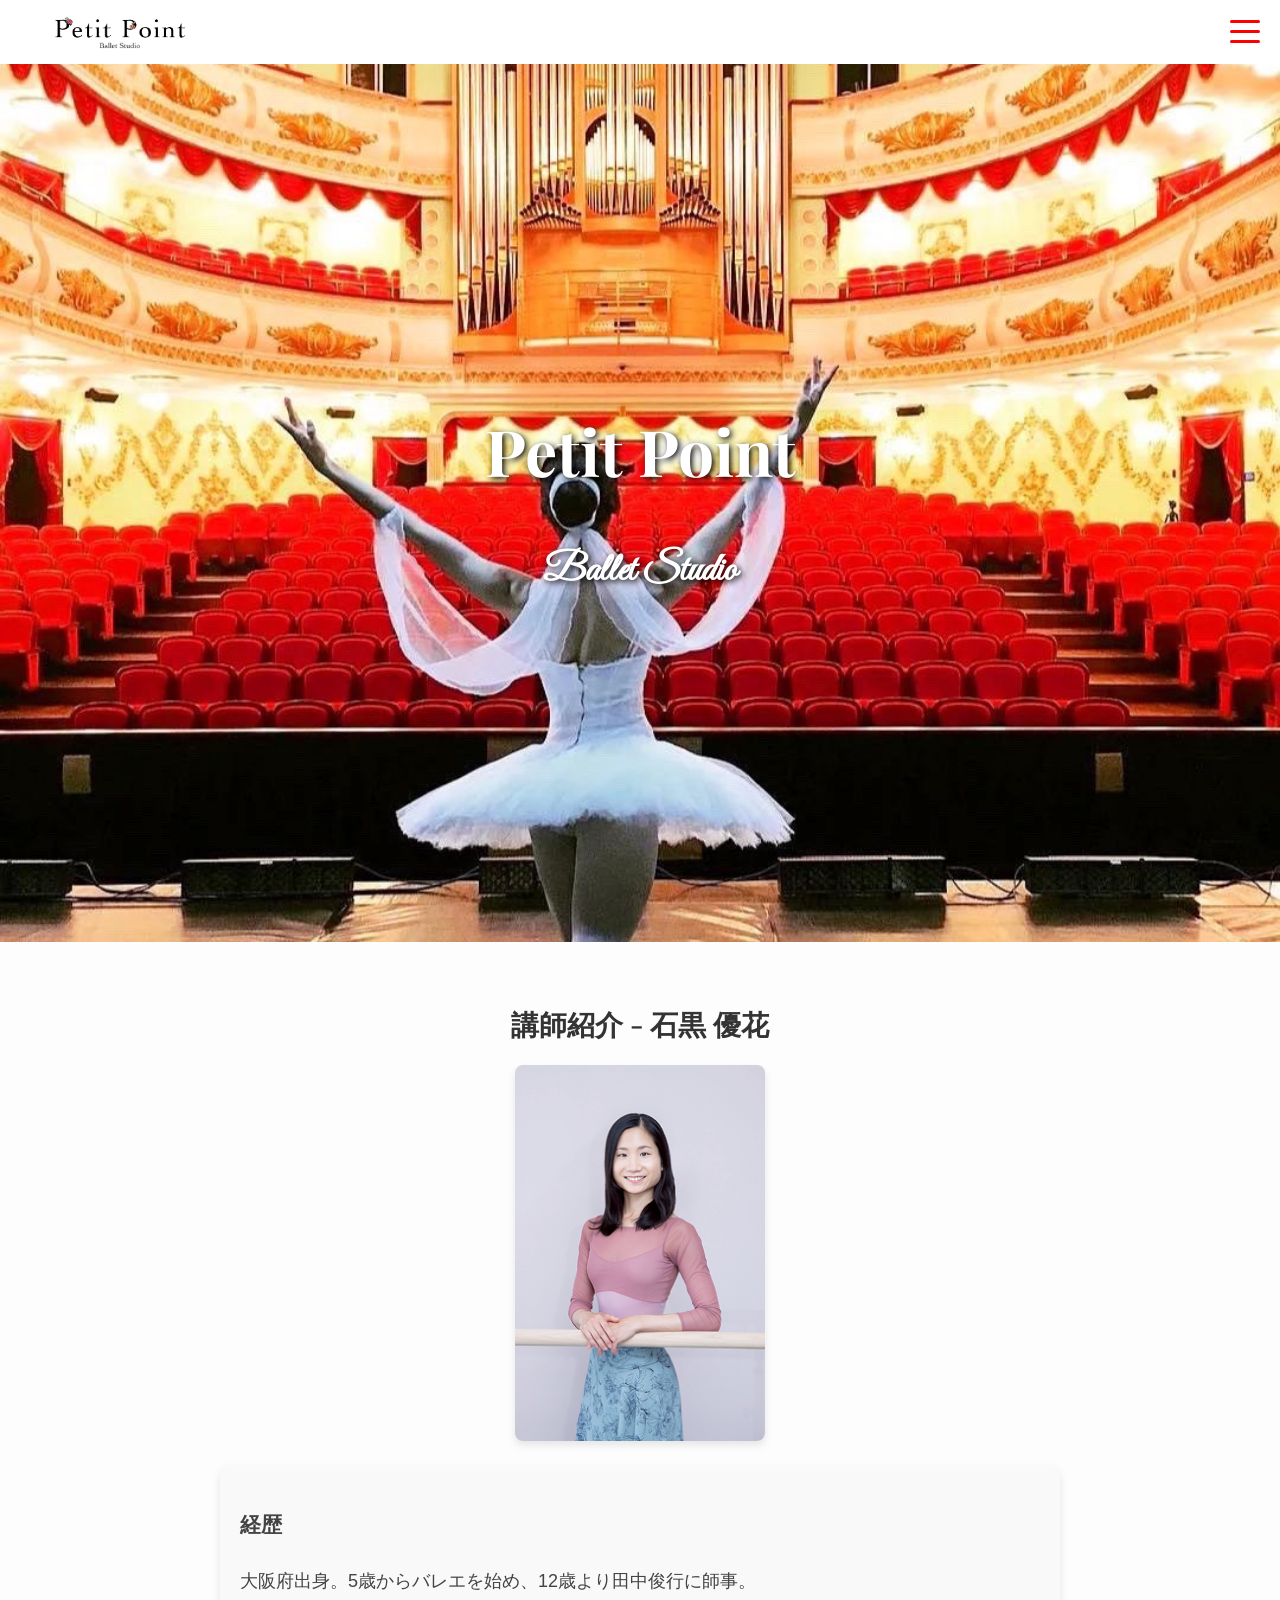
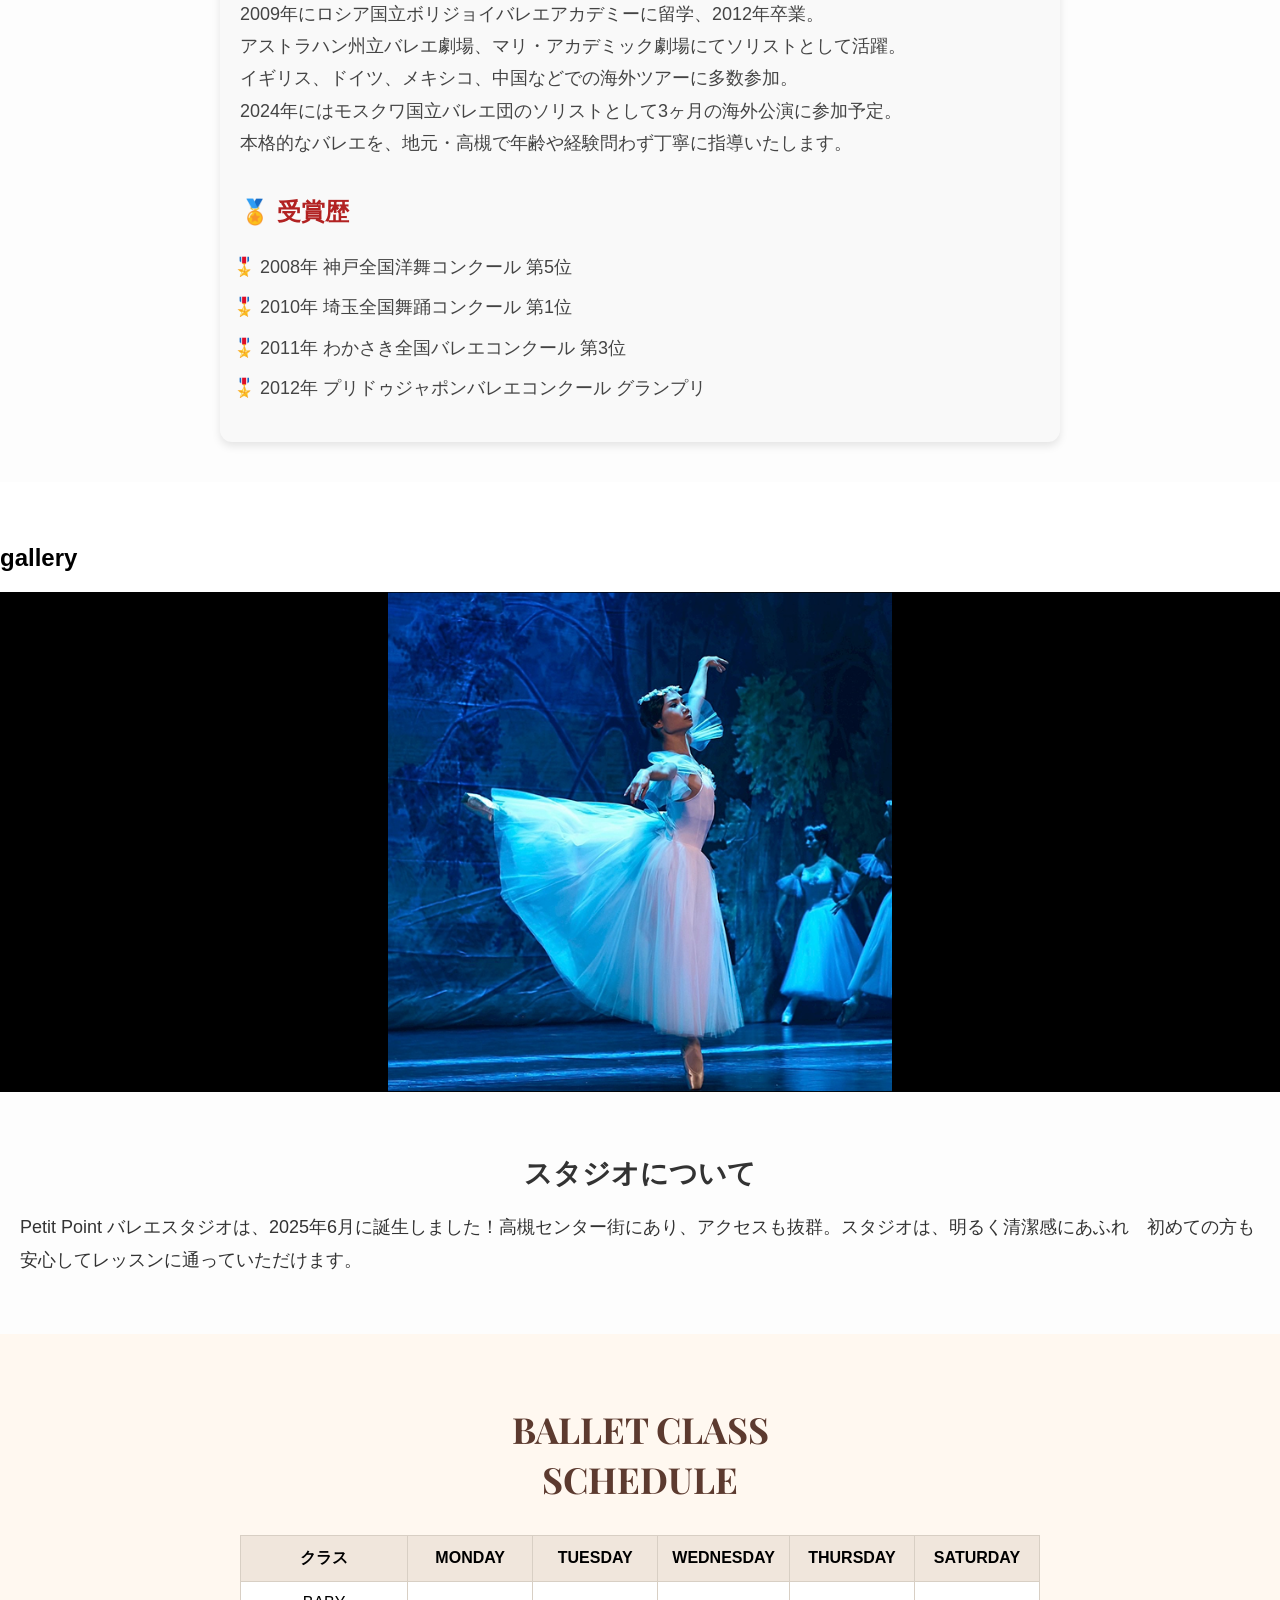
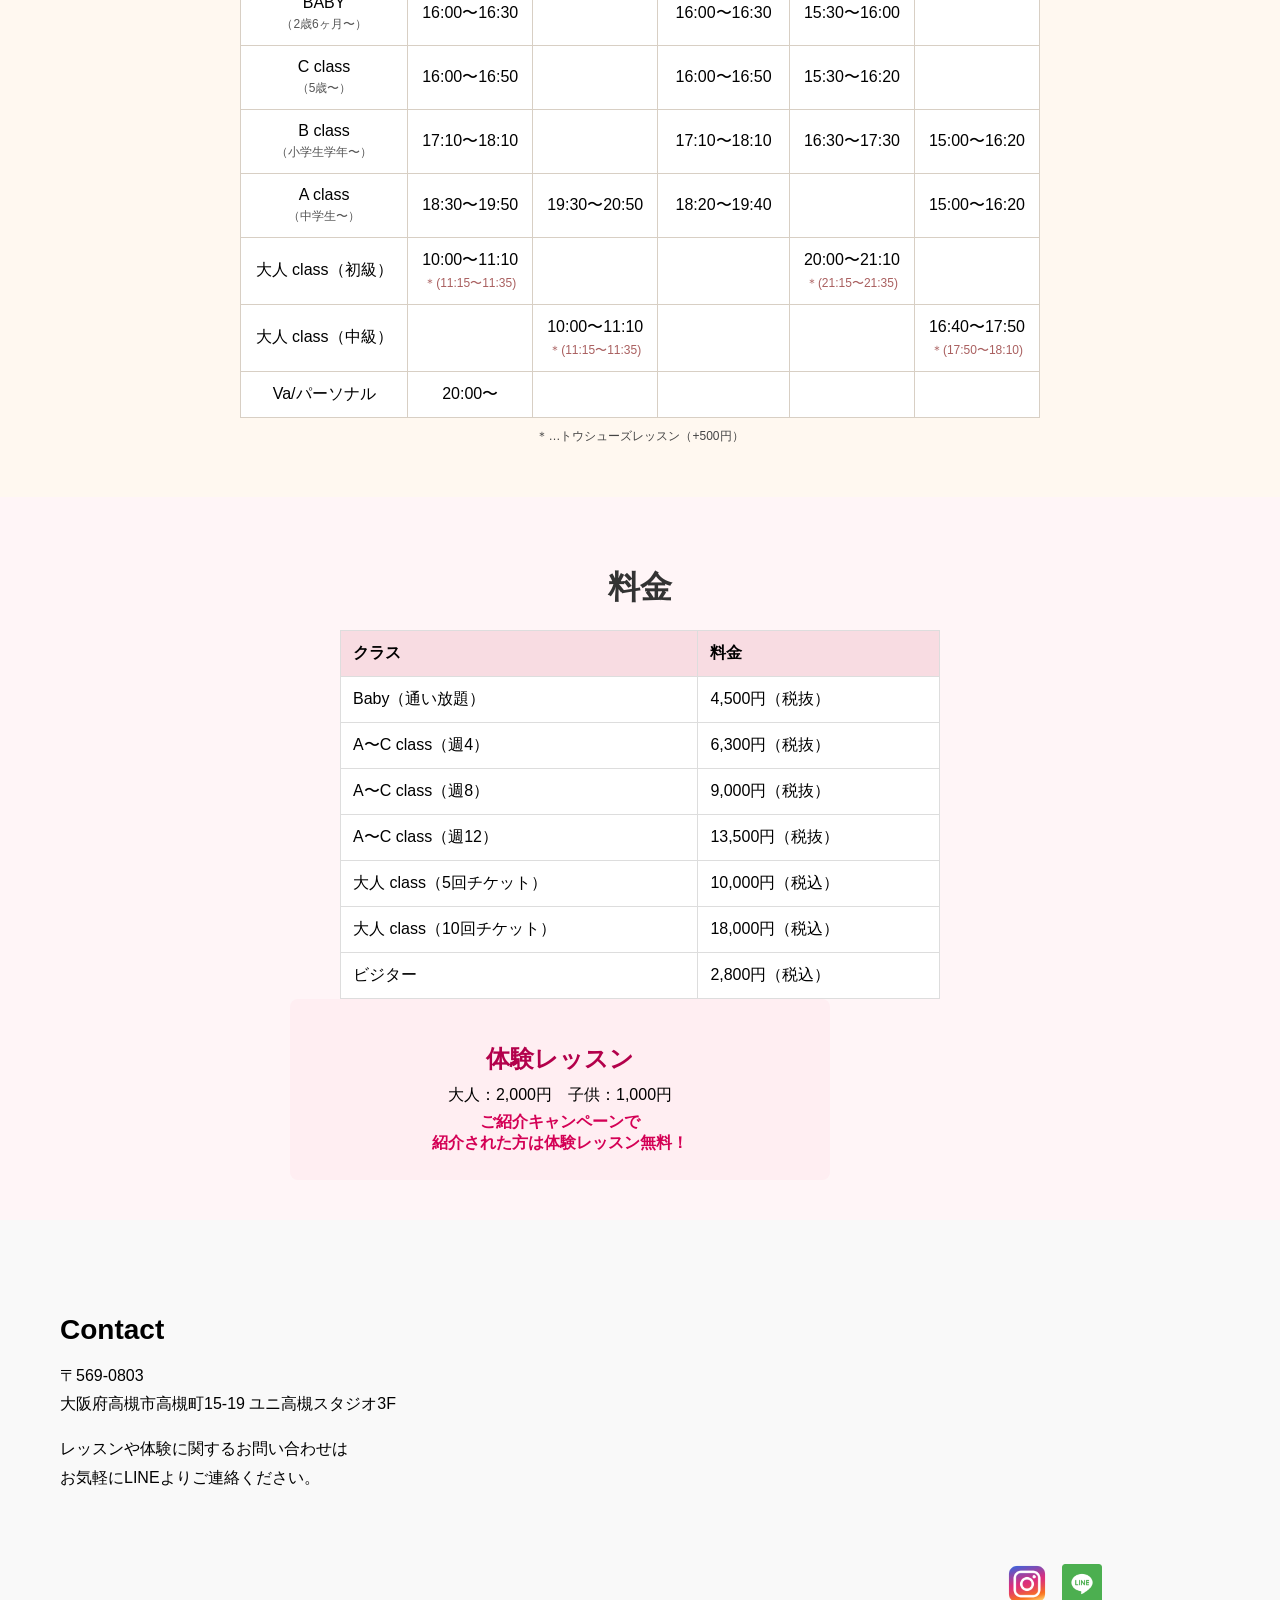
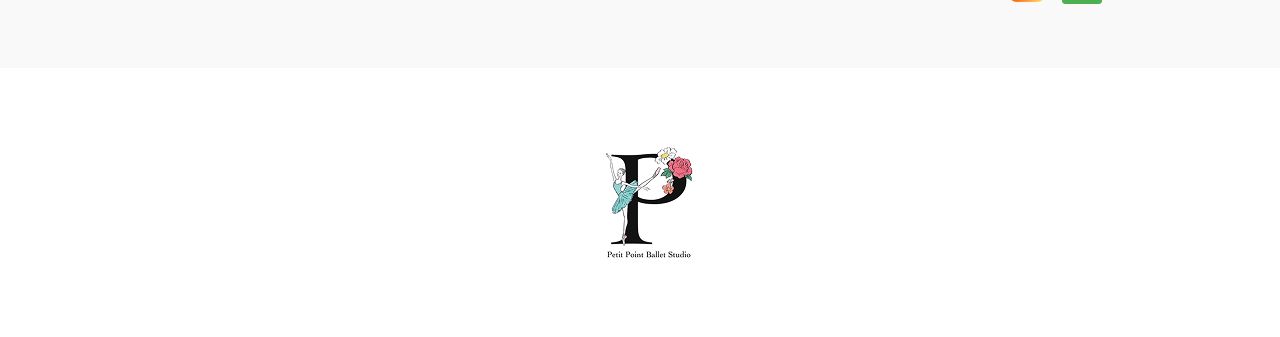
==== index.html @ 8aa28f68 "Update index.html" ====
<!DOCTYPE html>
<html lang="ja">
<head>
  <meta charset="UTF-8" />
  <meta name="viewport" content="width=device-width, initial-scale=1.0"/>
  <title>Petit Point Ballet</title>
  <link rel="stylesheet" href="css/reset.css">
  <link rel="stylesheet" href="css/style.css"> <link href="https://fonts.googleapis.com/css2?family=Playfair+Display&family=Great+Vibes&family=Cormorant+Garamond&display=swap" rel="stylesheet">
　
</head>
<body>

  <!-- ヘッダー（セクションの外） -->
  <header class="header">
    <div class="logo">
      <img src="img/petitpoint_black.png" alt="Petit Point ロゴ" />
    </div>

    <!-- ハンバーガーメニュー -->
    <input type="checkbox" id="drawer_input" class="drawer_hidden" />
    <label for="drawer_input" class="drawer_open">
      <span class="bar"></span>
      <span class="bar"></span>
      <span class="bar"></span>
    </label>

    <nav class="nav_content">
      <ul class="nav_list">
        <li class="nav_item"><a href="#top">top</a></li>
        <li class="nav_item"><a href="#gallery">gallery</a></li>
        <li class="nav_item"><a href="#contact">contact</a></li>
      </ul>
    </nav>
  </header>


  <main>
        <!-- トップセクション -->
  　 <section id="top">
      <div class="hero-bg">
        <div class="hero-text">
          <h1>Petit Point</h1>
          <h2>Ballet Studio</h2>
        </div>
      </div>
    </section>
  
    <!-- 講師紹介 -->
<section class="instructor">
  <h2 class="section-title">講師紹介 - 石黒 優花</h2>
  <!-- 講師写真を追加 -->
  <div class="instructor-image">
    <img src="img/ballet-7.png" alt="石黒優花 講師の写真">
  </div>

  <div class="instructor-profile">
    <h3>経歴</h3>
    <p> 大阪府出身。5歳からバレエを始め、12歳より田中俊行に師事。<br>
      2009年にロシア国立ボリジョイバレエアカデミーに留学、2012年卒業。<br>
      アストラハン州立バレエ劇場、マリ・アカデミック劇場にてソリストとして活躍。<br>
      イギリス、ドイツ、メキシコ、中国などでの海外ツアーに多数参加。<br>
      2024年にはモスクワ国立バレエ団のソリストとして3ヶ月の海外公演に参加予定。<br>
      本格的なバレエを、地元・高槻で年齢や経験問わず丁寧に指導いたします。
    </p>

    <div class="awards">
      <h3>🏅 受賞歴</h3>
      <ul>
        <li>2008年 神戸全国洋舞コンクール 第5位</li>
        <li>2010年 埼玉全国舞踊コンクール 第1位</li>
        <li>2011年 わかさき全国バレエコンクール 第3位</li>
        <li>2012年 プリドゥジャポンバレエコンクール グランプリ</li>
      </ul>
    </div>
  </div>
</section>


  　<section id="gallery">
  　　<h2>gallery</h2>
  
    <!-- スライドショー -->
    <div class="slideshow">
      <img src="img/ballet-1.png" class="slide active" />
      <img src="img/ballet-2.png" class="slide" />
      <img src="img/ballet-3.png" class="slide" />
    </div>
    </section>


    <section class="studio-info">
     <h2>スタジオについて</h2>
     <p>Petit Point バレエスタジオは、2025年6月に誕生しました！高槻センター街にあり、アクセスも抜群。スタジオは、明るく清潔感にあふれ　初めての方も安心してレッスンに通っていただけます。
     </p>
    </section>

  <section class="schedule">
  <h2 class="schedule-title">BALLET CLASS<br>SCHEDULE</h2>
  <table class="schedule-table">
    <thead>
      <tr>
        <th>クラス</th>
        <th>MONDAY</th>
        <th>TUESDAY</th>
        <th>WEDNESDAY</th>
        <th>THURSDAY</th>
        <th>SATURDAY</th>
      </tr>
    </thead>
    <tbody>
      <tr>
        <td>BABY<br><span class="note">（2歳6ヶ月〜）</span></td>
        <td>16:00〜16:30</td>
        <td></td>
        <td>16:00〜16:30</td>
        <td>15:30〜16:00</td>
        <td></td>
      </tr>
      <tr>
        <td>C class<br><span class="note">（5歳〜）</span></td>
        <td>16:00〜16:50</td>
        <td></td>
        <td>16:00〜16:50</td>
        <td>15:30〜16:20</td>
        <td></td>
      </tr>
      <tr>
        <td>B class<br><span class="note">（小学生学年〜）</span></td>
        <td>17:10〜18:10</td>
        <td></td>
        <td>17:10〜18:10</td>
        <td>16:30〜17:30</td>
        <td>15:00〜16:20</td>
      </tr>
      <tr>
        <td>A class<br><span class="note">（中学生〜）</span></td>
        <td>18:30〜19:50</td>
        <td>19:30〜20:50</td>
        <td>18:20〜19:40</td>
        <td></td>
        <td>15:00〜16:20</td>
      </tr>
      <tr>
        <td>大人 class（初級）</td>
        <td>10:00〜11:10<br><span class="small">＊(11:15〜11:35)</span></td>
        <td></td>
        <td></td>
        <td>20:00〜21:10<br><span class="small">＊(21:15〜21:35)</span></td>
        <td></td>
      </tr>
      <tr>
        <td>大人 class（中級）</td>
        <td></td>
        <td>10:00〜11:10<br><span class="small">＊(11:15〜11:35)</span></td>
        <td></td>
        <td></td>
        <td>16:40〜17:50<br><span class="small">＊(17:50〜18:10)</span></td>
      </tr>
      <tr>
        <td>Va/パーソナル</td>
        <td>20:00〜</td>
        <td></td>
        <td></td>
        <td></td>
        <td></td>
      </tr>
    </tbody>
  </table>
  <p class="ts-note">＊…トウシューズレッスン（+500円）</p>
</section>



<section class="price-section">
  <h2 class="section-title">料金</h2>

  <div class="price-wrapper">
    <table class="price-table">
      <thead>
        <tr>
          <th>クラス</th>
          <th>料金</th>
        </tr>
      </thead>
      <tbody>
        <tr>
          <td>Baby（通い放題）</td>
          <td>4,500円（税抜）</td>
        </tr>
        <tr>
          <td>A〜C class（週4）</td>
          <td>6,300円（税抜）</td>
        </tr>
        <tr>
          <td>A〜C class（週8）</td>
          <td>9,000円（税抜）</td>
        </tr>
        <tr>
          <td>A〜C class（週12）</td>
          <td>13,500円（税抜）</td>
        </tr>
        <tr>
          <td>大人 class（5回チケット）</td>
          <td>10,000円（税込）</td>
        </tr>
        <tr>
          <td>大人 class（10回チケット）</td>
          <td>18,000円（税込）</td>
        </tr>
        <tr>
          <td>ビジター</td>
          <td>2,800円（税込）</td>
        </tr>
      </tbody>
    </table>

    <div class="trial-info">
      <h3>体験レッスン</h3>
      <p>大人：2,000円　子供：1,000円</p>
      <p class="campaign">ご紹介キャンペーンで<br><strong>紹介された方は体験レッスン無料！</strong></p>
    </div>
  </div>
</section>

<!-- お問い合わせ -->
<section id="contact" class="contact-section">
  <div class="contact-info">
    <h2>Contact</h2>
    <p>〒569-0803<br>
      大阪府高槻市高槻町15-19 ユニ高槻スタジオ3F
    </p>
    <p>レッスンや体験に関するお問い合わせは<br>
      お気軽にLINEよりご連絡ください。</p>
  </div>

<div class="map-wrapper">
  <div class="contact-map">
    <!-- Googleマップ埋め込み（高槻駅近くに変更可） -->
    <iframe
      src="https://www.google.com/maps/embed?pb=!1m18!1m12!1m3!1d3282.6185046623163!2d135.61772661558324!3d34.85277878038554!2m3!1f0!2f0!3f0!3m2!1i1024!2i768!4f13.1!3m3!1m2!1s0x6000dc92c0b70bbf%3A0xc82a0cd87f8b7d56!2z5p2x5Lqs5bel5aW977yI5a6u5Y2X6aeF77yJ!5e0!3m2!1sja!2sjp!4v1625234857000!5m2!1sja!2sjp"
      width="100%" 
      height="250" 
      style="border:0;" 
      allowfullscreen="" 
      loading="lazy">
    </iframe>
  </div>
 <div class="icon-list">
  <a href="https://www.instagram.com/puti.point_balletstudio?utm_source=qr&igsh=MWEod2hhajl2dmNxeQ=="><img src="img/instagram.png" alt="Instagram"></a>
  <a href="https://line.me/ti/p/08102020"><img src="img/line.png" alt="LINE"></a>
 </div>
</div>
　

   
</section>
　<div class="brand-icon">
  　<img src="img/uni-icon.png" alt="UNIアイコン">
　</div>
  </main>

  <script>
    let index = 0;
    const slides = document.querySelectorAll(".slide");

    setInterval(() => {
      slides[index].classList.remove("active");
      index = (index + 1) % slides.length;
      slides[index].classList.add("active");
    }, 3000);
  </script>
  <!--test-->
  <script src="index.js"></script>
　<script src="https://giscus.app/client.js"
  data-repo="koya-works/ballet-site"
  data-repo-id="1025402351"
  data-category="General"
  data-mapping="pathname"
  data-reactions-enabled="1"
  data-emit-metadata="0"
  data-input-position="bottom"
  data-theme="light"
  crossorigin="anonymous"
  async>
</script>

  
</body>
</html>
---- css/style.css ----
body {
  margin: 0;
  font-family: 'Hiragino Kaku Gothic ProN', sans-serif;
}

/* ヒーロー背景だけに画像をつける */
.hero-bg {
  background-image: url('../img/ballet-back.jpg');
  background-size: cover;
  background-position: center;
  height: 100vh;
  display: flex;
  align-items: center;
  justify-content: center;
}

/* 中央テキスト */
.hero-text {
  text-align: center;
  color: white;
}

.hero-text h1 {
  font-family: 'Playfair Display', serif;
  font-size: 64px;
  text-shadow: 2px 2px 6px black;
}

.hero-text h2 {
  font-family: 'Great Vibes', cursive;
  font-size: 40px;
  text-shadow: 2px 2px 6px black;
}

/* ヘッダー */
.header {
  position: fixed;
  top: 0;
  left: 0;
  width: 100%;
  padding: 8px 20px;
  height: 64px;
  display: flex;
  justify-content: space-between;
  align-items: center;
  z-index: 100;
  box-sizing: border-box;
  background-color: white;
  backdrop-filter: blur(4px);
}

.logo img {
  width: 200px;
  height: auto;
  object-fit: contain;
  padding: 4px 0;
}

/* ハンバーガーメニュー */
.drawer_hidden {
  display: none;
}

.drawer_open {
  display: flex;
  flex-direction: column;
  justify-content: space-between;
  width: 30px;
  height: 24px;
  cursor: pointer;
  z-index: 101;
  margin-left: auto;
  position: relative;
}

.drawer_open .bar {
  display: block;
  height: 3px;
  width: 100%;
  background: red;
  border-radius: 2px;
  transition: 0.3s ease;
  transform-origin: center;
  position: absolute;
  left: 0;
}

.drawer_open .bar:nth-child(1) {
  top: 0;
}
.drawer_open .bar:nth-child(2) {
  top: 10px;
}
.drawer_open .bar:nth-child(3) {
  top: 20px;
}

/* クリック時のバツ */
#drawer_input:checked + .drawer_open .bar:nth-child(1) {
  transform: rotate(45deg);
  top: 10px;
}
#drawer_input:checked + .drawer_open .bar:nth-child(2) {
  opacity: 0;
}
#drawer_input:checked + .drawer_open .bar:nth-child(3) {
  transform: rotate(-45deg);
  top: 10px;
}



.nav_content {
  position: fixed;
  top: 0;
  left: 100%;
  width: 100%;
  height: 100%;
  background: rgba(0, 0, 0, 0.9);
  transition: left 0.3s ease;
  z-index: 100;
}
#drawer_input:checked ~ .nav_content {
  left: 0;
}
.nav_list {
  list-style: none;
  padding: 80px 20px;
}
.nav_item {
  margin-bottom: 20px;
}
.nav_item a {
  color: #fff;
  text-decoration: none;
  font-size: 24px;
}

/* スライドショー */
.slideshow {
  position: relative;
  width: 100%;
  height: 500px; /* 高さを調整して、画像が切れないように */
  overflow: hidden;
  background-color: black;
}

.slide {
  position: absolute;
  width: 100%;
  height: 100%;
  object-fit: contain; /* ← ここを変更 */
  opacity: 0;
  transition: opacity 1s ease;
  background-color: black; /* 背景色を追加すると余白が目立たない */
}


.slide.active {
  opacity: 1;
}

/* スマホ対応 */
@media (max-width: 768px) {
  .hero-text h1 {
    font-size: 48px;
  }
  .hero-text h2 {
    font-size: 30px;
    padding: 0 20px;
  }
}
.studio-info, .instructor {
  padding: 40px 20px;
  background-color: #fdfdfd;
  color: #333;
}

.studio-info h2, .instructor h2 {
  font-size: 28px;
  margin-bottom: 10px;
  text-align: center;

}

.studio-info p, .instructor p {
  font-size: 18px;
  line-height: 1.8;
}

.section-title {
  font-size: 32px;
  text-align: center;
  font-family: 'Playfair Display', serif;
  margin-bottom: 20px;
  color: #333;
}

.instructor-image {
  text-align: center;
  margin: 20px 0;
}

.instructor-image img {
  width: 250px; /* サイズはお好みで */
  height: auto;
  border-radius: 8px;
  box-shadow: 0 4px 8px rgba(0,0,0,0.1);
}


.instructor-profile {
  max-width: 800px;
  margin: 0 auto;
  padding: 20px;
  font-size: 18px;
  line-height: 1.8;
  color: #444;
  background-color: #f9f9f9;
  border-radius: 12px;
  box-shadow: 0 4px 8px rgba(0,0,0,0.1);
}

.awards {
  margin-top: 30px;
}

.awards h3 {
  font-size: 24px;
  margin-bottom: 10px;
  color: #b22222;
}

.awards ul {
  list-style-type: "🎖️ ";
  padding-left: 20px;
}

.awards ul li {
  margin-bottom: 8px;
}

.schedule {
  text-align: center;
  padding: 40px 20px;
  background: #fff8f0;
}

.schedule-title {
  font-size: 36px;
  font-family: 'Playfair Display', serif;
  margin-bottom: 30px;
  line-height: 1.4;
  color: #5c3a2f;
}

.schedule-table {
  width: 100%;
  max-width: 800px;
  margin: 0 auto;
  border-collapse: collapse;
  font-size: 16px;
  background: white;
}

.schedule-table th,
.schedule-table td {
  border: 1px solid #d8cfc4;
  padding: 12px;
  vertical-align: middle;
}

.schedule-table th {
  background-color: #f0e6dc;
  font-weight: bold;
}

.note {
  font-size: 12px;
  display: block;
  margin-top: 4px;
  color: #555;
}

.small {
  font-size: 12px;
  display: block;
  margin-top: 4px;
  color: #a95f5f;
}

.ts-note {
  font-size: 12px;
  margin-top: 10px;
  color: #444;
}

.contact-section {
  display: flex;
  flex-wrap: wrap;
  justify-content: space-between;
  padding: 60px 60px;
  background-color: #f9f9f9;
}

.contact-info {
  flex: 1 1 300px;
  padding: 20px;
}

.contact-info h2 {
  font-size: 28px;
  margin-bottom: 12px;
}

.contact-info p {
  line-height: 1.8;
  font-size: 16px;
}

.contact-map {
  position: relative;
}

.contact-map iframe {
  border: none;
  width: 100%;
  height: 250px;
}

.qr-code-overlay {
  display: flex;
  justify-content: center;  /* 中央寄せ */
  gap: 20px;
  margin-top: 20px;
}


.qr-box {
  margin-bottom: 10px;
}

.qr-box img {
  width: 80px;
  height: auto;
}

.qr-box p {
  font-size: 12px;
  margin: 5px 0 0;
}

.contact-map iframe {
  border: none;
  width: 100%;
  height: 250px;
}


/* モバイル対応 */
@media (max-width: 768px) {
.contact-section {
    flex-direction: column;
     align-items: center;
  }
}
.contact-info, .contact-map {
    padding: 10px 0;
  }


.price-section .section-title {
  font-size: 32px;
  margin-bottom: 20px;
  font-family: 'Playfair Display', serif;
}

.price-table {
  width: 100%;
  max-width: 600px;
  margin: 0 auto;
  border-collapse: collapse;
  background-color: white;
}

.price-table th,
.price-table td {
  border: 1px solid #ddd;
  padding: 12px;
  text-align: left;
  font-size: 16px;
}

.price-table th {
  background-color: #f8dce2; /* 見やすくするための色 */
}

@media (max-width: 768px) {
  .price-table th,
  .price-table td {
    font-size: 14px;
    padding: 8px;
  }
}

.trial-info {
  font-size: 18px;
  background: #ffeef2;
  padding: 20px;
  border-radius: 8px;
  width: 90%;
  max-width: 500px;
}

.trial-info h3 {
  font-size: 24px;
  margin-bottom: 10px;
  color: #b3004b;
}

.trial-info p {
  margin: 6px 0;
}

.trial-info .campaign {
  color: #d40055;
  font-weight: bold;
}



.price-section {
  padding: 40px 20px;
  background-color: #fff5f7;
  text-align: center;
}

.price-wrapper {
  max-width: 700px;
  margin: 0 auto;
}
 

@media (max-width: 768px) {
  .price-section {
    padding: 20px 10px;
    background-color: #fff0f5;
    text-align: center;
  }
}
  .price-wrapper {
    flex-direction: column;
    align-items: center;
  }

  .price-table {
    width: 100%;
    font-size: 14px;
  }

  .trial-info {
    width: 100%;
    font-size: 16px;
  }




@media (max-width: 768px) {
  .price-wrapper {
    flex-direction: column;
    align-items: center;
    gap: 24px;
    width: 100%;
  }
}
/* ===== brand icon (footer logo) ===== */
.brand-icon {
  margin: 40px 0;
  text-align: center;        /* 中央寄せ（inline要素に効く） */
  display: block;            /* 念のため */
}

.brand-icon img {
  width:100px;
  height:auto;
}



/* スマホでは少し小さく */
@media (max-width: 768px) {
  .brand-icon img {
    width: 80px;
  }
}

.icon-list {
  display: flex;
  justify-content: center; /* 中央揃え */
  gap: 15px;               /* アイコンの間隔 */
  margin-top: 10px;        /* 地図との間隔 */
}

.icon-list img {
  width: 40px;
  height: 40px;
}




/* --- スマホ用調整 --- */
@media screen and (max-width: 768px) {
  .icon-list {
    bottom: 15px;
    right: 15px;
    gap: 10px;           /* アイコン間隔を少し狭める */
  }

  .icon-list img {
    width: 35px;         /* アイコンサイズを小さめに */
  }
}
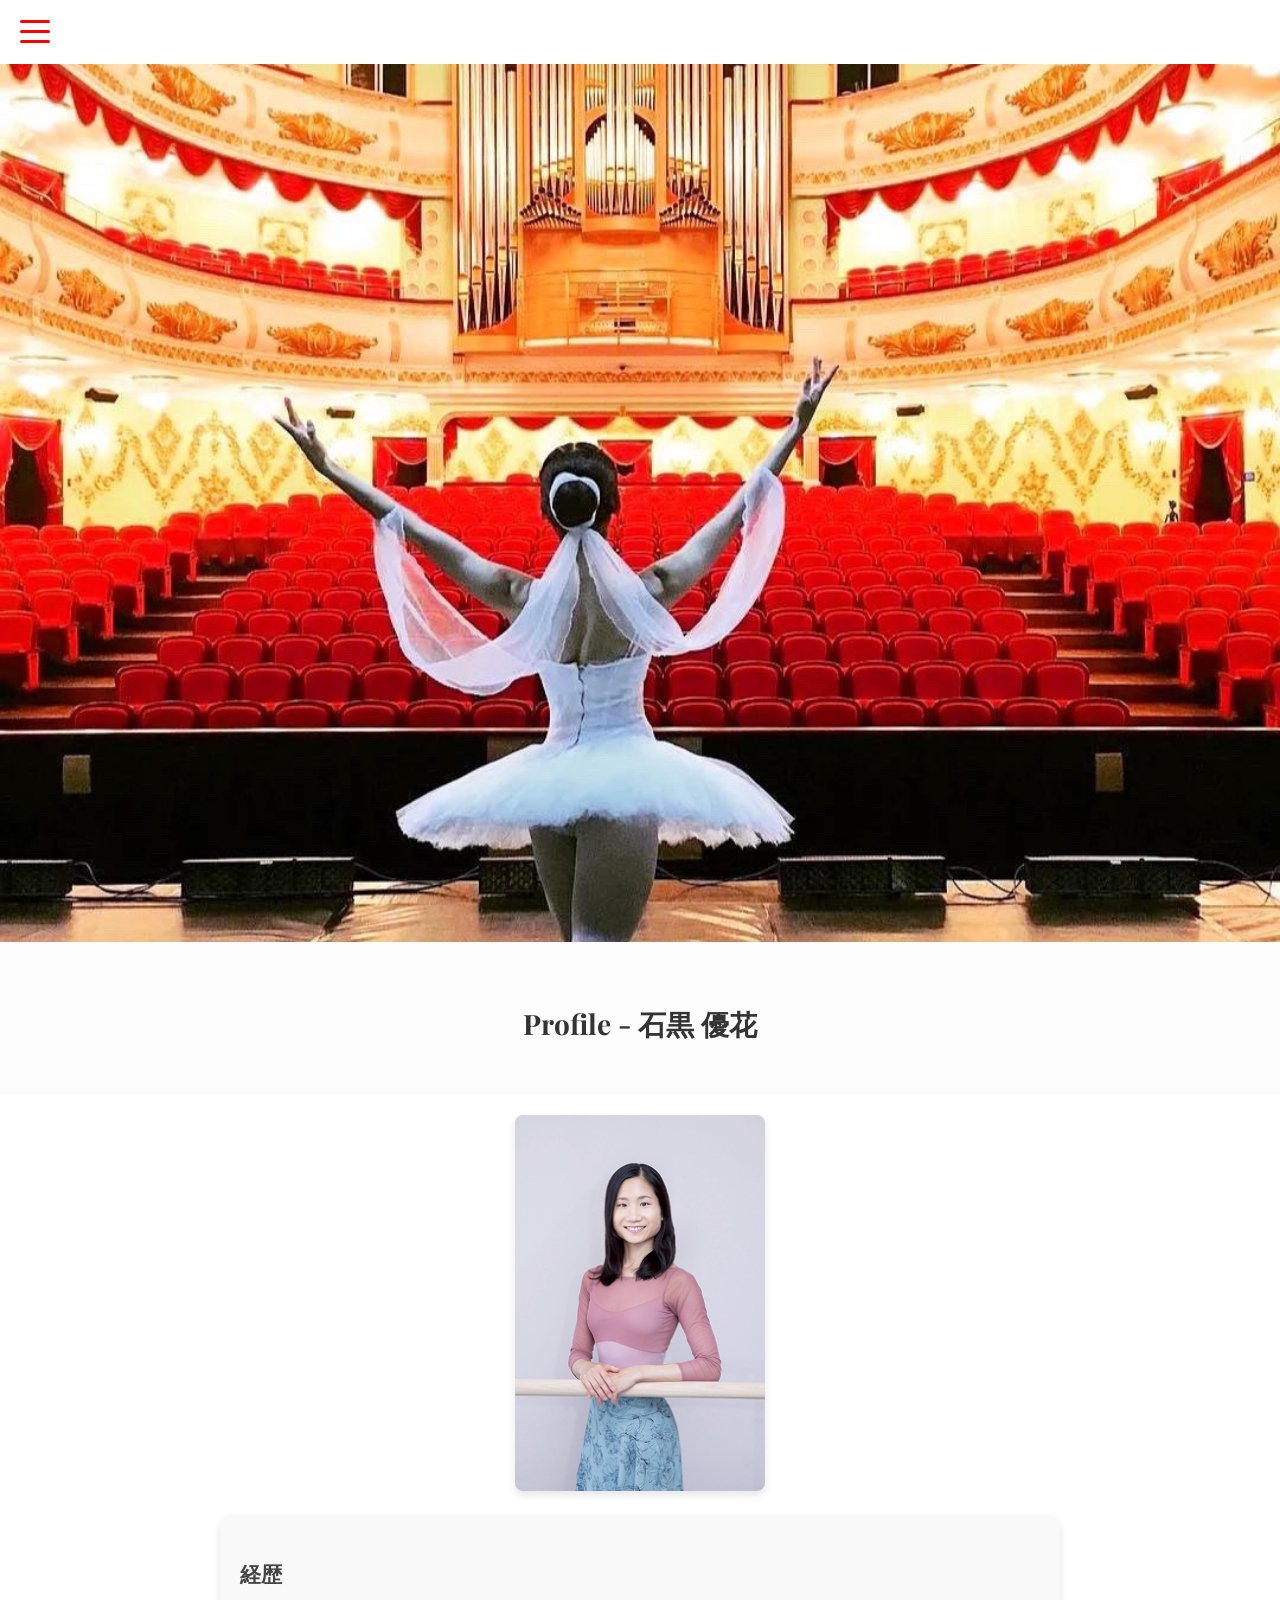
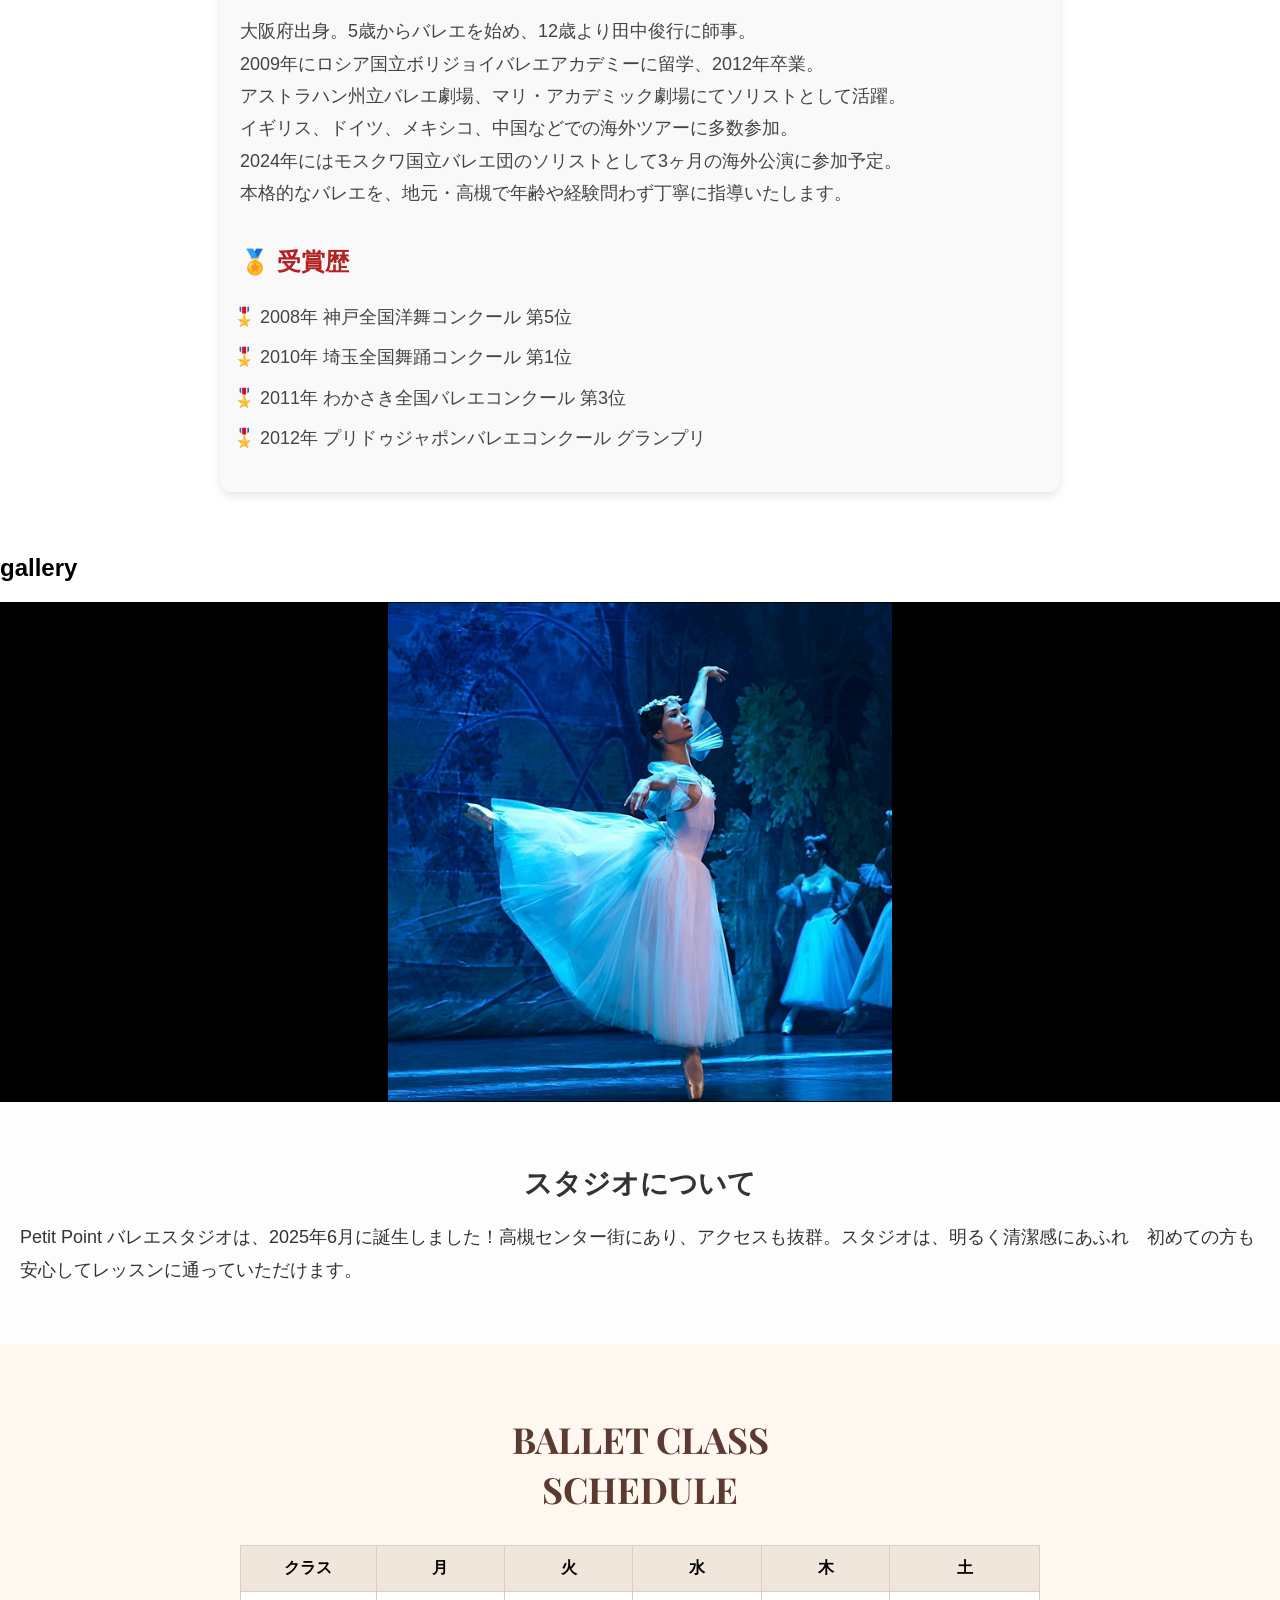
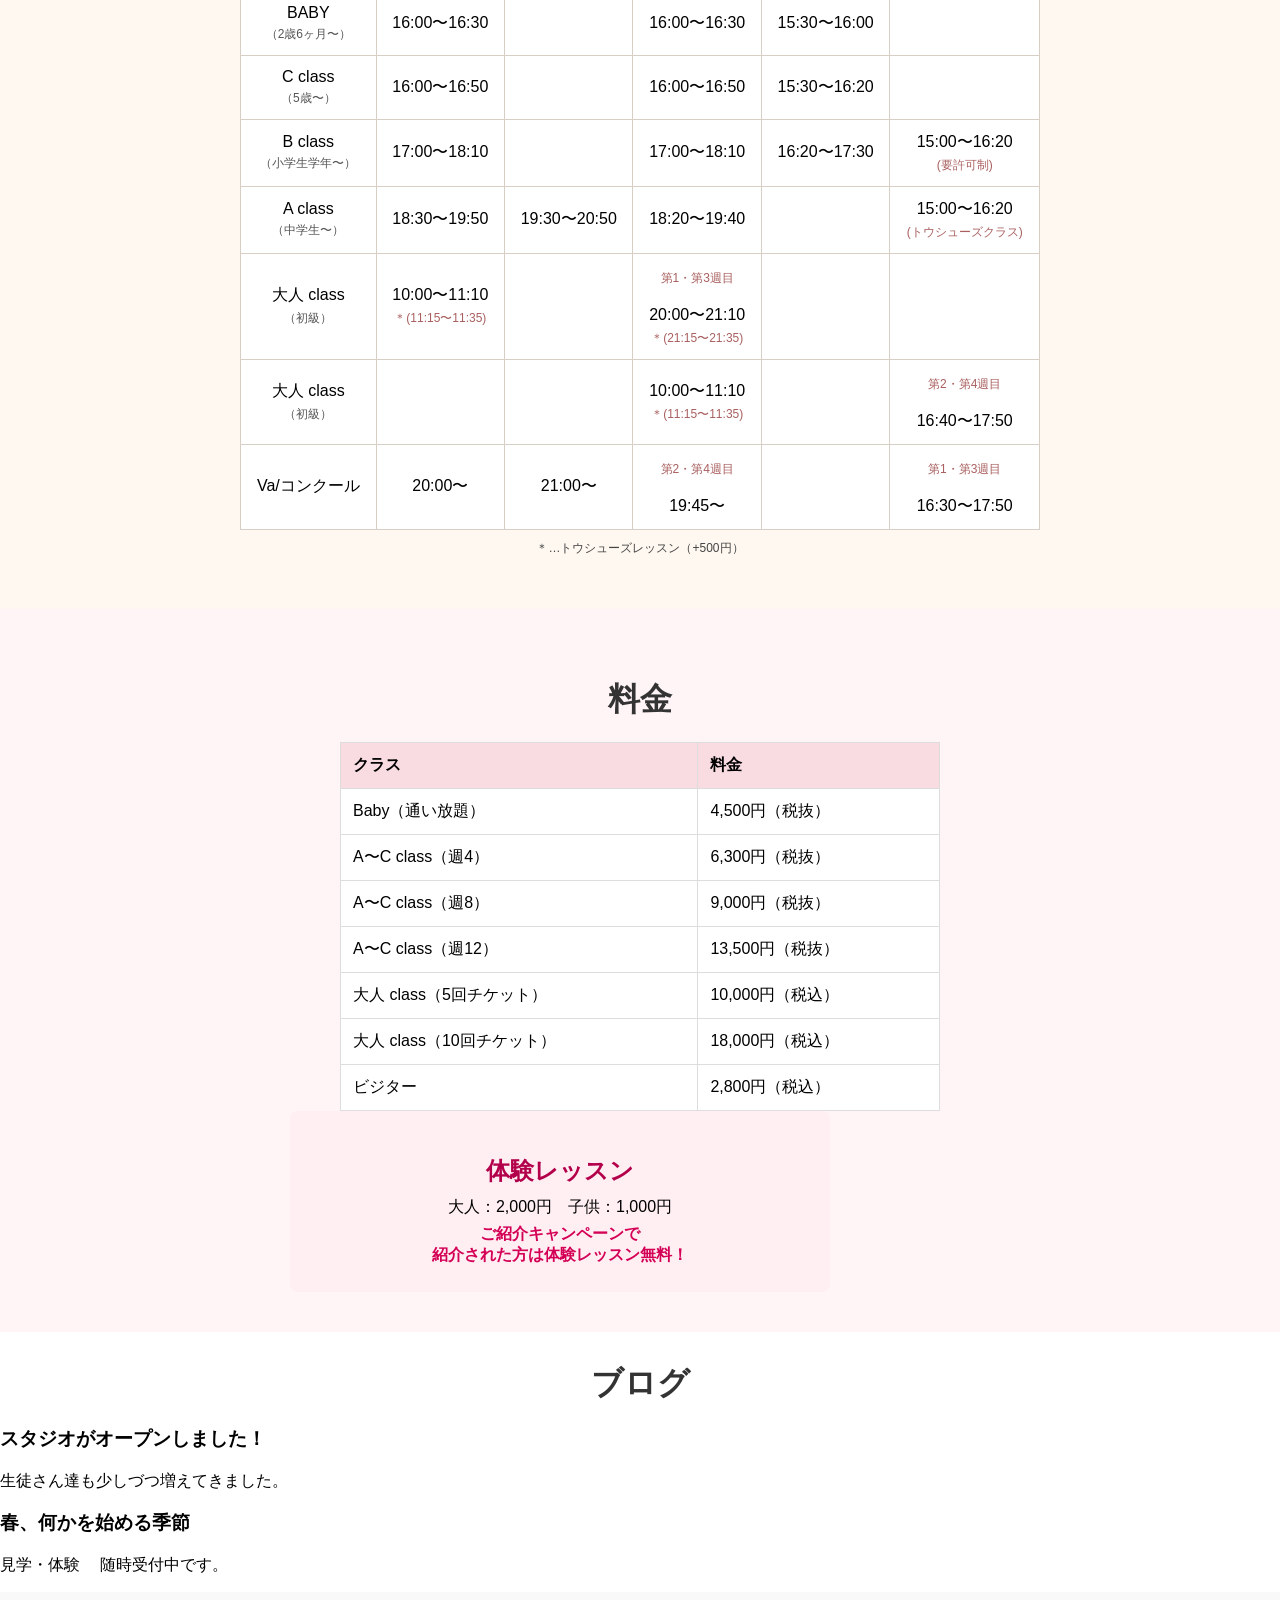
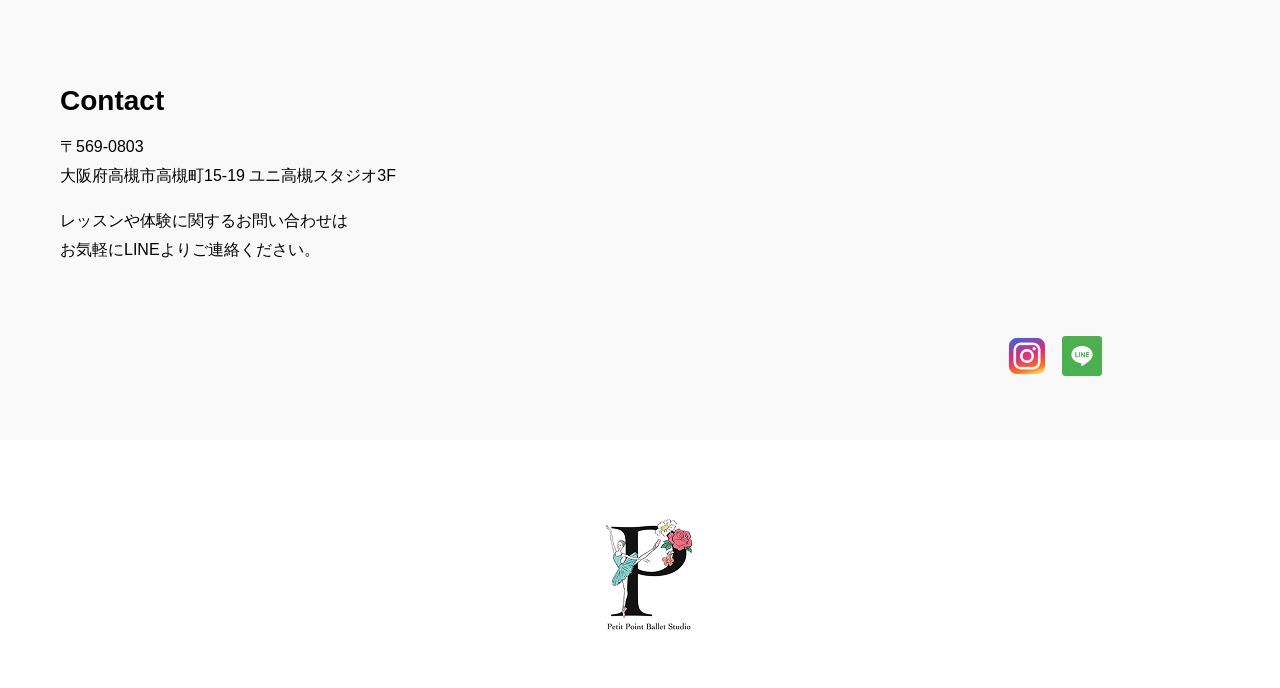
==== commit e4e6ff4b: "Update index.html" ====
--- a/index.html
+++ b/index.html
@@ -13,8 +13,8 @@
   <!-- ヘッダー（セクションの外） -->
   <header class="header">
     <div class="logo">
-      <img src="img/petitpoint_black.png" alt="Petit Point ロゴ" />
-    </div>
+      <!-- <img src="img/2026-child.jpg" alt="Petit Point ロゴ" /> -->
+      
 
     <!-- ハンバーガーメニュー -->
     <input type="checkbox" id="drawer_input" class="drawer_hidden" />
@@ -38,16 +38,22 @@
         <!-- トップセクション -->
   　 <section id="top">
       <div class="hero-bg">
+        <!--
         <div class="hero-text">
           <h1>Petit Point</h1>
           <h2>Ballet Studio</h2>
         </div>
-      </div>
+      -->
     </section>
   
     <!-- 講師紹介 -->
 <section class="instructor">
-  <h2 class="section-title">講師紹介 - 石黒 優花</h2>
+  <h2 class="section-title">
+    <span class="profile-text">Profile</span> - <span class="name-text">石黒 優花</span>
+  </h2>
+</section>
+
+
   <!-- 講師写真を追加 -->
   <div class="instructor-image">
     <img src="img/ballet-7.png" alt="石黒優花 講師の写真">
@@ -73,10 +79,9 @@
       </ul>
     </div>
   </div>
-</section>
-
-
-  　<section id="gallery">
+
+
+　　<section id="gallery" class="fade-in">
   　　<h2>gallery</h2>
   
     <!-- スライドショー -->
@@ -100,11 +105,11 @@
     <thead>
       <tr>
         <th>クラス</th>
-        <th>MONDAY</th>
-        <th>TUESDAY</th>
-        <th>WEDNESDAY</th>
-        <th>THURSDAY</th>
-        <th>SATURDAY</th>
+        <th>月</th>
+        <th>火</th>
+        <th>水</th>
+        <th>木</th>
+        <th>土</th>
       </tr>
     </thead>
     <tbody>
@@ -126,11 +131,11 @@
       </tr>
       <tr>
         <td>B class<br><span class="note">（小学生学年〜）</span></td>
-        <td>17:10〜18:10</td>
-        <td></td>
-        <td>17:10〜18:10</td>
-        <td>16:30〜17:30</td>
-        <td>15:00〜16:20</td>
+        <td>17:00〜18:10</td>
+        <td></td>
+        <td>17:00〜18:10</td>
+        <td>16:20〜17:30</td>
+        <td>15:00〜16:20<br><span class="small">(要許可制)</span></td>
       </tr>
       <tr>
         <td>A class<br><span class="note">（中学生〜）</span></td>
@@ -138,31 +143,34 @@
         <td>19:30〜20:50</td>
         <td>18:20〜19:40</td>
         <td></td>
-        <td>15:00〜16:20</td>
-      </tr>
-      <tr>
-        <td>大人 class（初級）</td>
+        <td>15:00〜16:20<br>
+          <span class="small">(トウシューズクラス)</span></td>
+      </tr>
+      <tr>
+        <td>大人 class
+           <span class="note">（初級）</span></td>
         <td>10:00〜11:10<br><span class="small">＊(11:15〜11:35)</span></td>
         <td></td>
-        <td></td>
-        <td>20:00〜21:10<br><span class="small">＊(21:15〜21:35)</span></td>
-        <td></td>
-      </tr>
-      <tr>
-        <td>大人 class（中級）</td>
+        <td><span class="small">第1・第3週目</span><br>20:00〜21:10<br><span class="small">＊(21:15〜21:35)</span></td>
+        <td></td>
+        <td></td>
+      </tr>
+      <tr>
+        <td>大人 class
+          <span class="note">（初級）</span></td>
+        <td></td>
         <td></td>
         <td>10:00〜11:10<br><span class="small">＊(11:15〜11:35)</span></td>
         <td></td>
-        <td></td>
-        <td>16:40〜17:50<br><span class="small">＊(17:50〜18:10)</span></td>
-      </tr>
-      <tr>
-        <td>Va/パーソナル</td>
+        <td><span class="small">第2・第4週目</span><br>16:40〜17:50</td>
+      </tr>
+      <tr>
+        <td>Va/コンクール</td>
         <td>20:00〜</td>
-        <td></td>
-        <td></td>
-        <td></td>
-        <td></td>
+        <td>21:00〜</td>
+        <td><span class="small">第2・第4週目</span><br>19:45〜</td>
+        <td></td>
+        <td><span class="small">第1・第3週目</span><br>16:30〜17:50</td>
       </tr>
     </tbody>
   </table>
@@ -221,6 +229,46 @@
     </div>
   </div>
 </section>
+
+<!-- ブログ -->
+<section class="blog">
+  <h2 class="section-title">ブログ</h2>
+
+  <div class="blog-item">
+    <h3>スタジオがオープンしました！</h3>
+    <p>生徒さん達も少しづつ増えてきました。</p>
+  </div>
+
+  <div class="blog-item">
+    <h3>春、何かを始める季節</h3>
+    <p>見学・体験　
+      随時受付中です。</p>
+  </div>
+
+  
+</section>
+<!-- Giscus コメント欄（テンプレート） -->
+ <!-- Giscus コメント欄 -->
+<div id="giscus-container">
+  <script src="https://giscus.app/client.js"
+          data-repo="koya-works/ballet-site"
+          data-repo-id="R_kgDOLhZfJw"
+          data-category="General"
+          data-category-id="DIC_kwDOLhZfJ84CfZ5V"
+          data-mapping="pathname"
+          data-reactions-enabled="1"
+          data-emit-metadata="0"
+          data-input-position="bottom"
+          data-theme="light"
+          crossorigin="anonymous"
+          async>
+  </script>
+  <noscript>コメントを表示するにはJavaScriptを有効にしてください。</noscript>
+</div>
+
+
+
+
 
 <!-- お問い合わせ -->
 <section id="contact" class="contact-section">
@@ -243,6 +291,7 @@
       style="border:0;" 
       allowfullscreen="" 
       loading="lazy">
+      referrerpolicy="no-referrer-when-downgrade">
     </iframe>
   </div>
  <div class="icon-list">
@@ -269,9 +318,8 @@
       slides[index].classList.add("active");
     }, 3000);
   </script>
-  <!--test-->
   <script src="index.js"></script>
-　<script src="https://giscus.app/client.js"
+  <script src="https://giscus.app/client.js"
   data-repo="koya-works/ballet-site"
   data-repo-id="1025402351"
   data-category="General"
@@ -284,6 +332,15 @@
   async>
 </script>
 
-  
+
 </body>
 </html>
+
+
+ 
+
+  
+
+ 
+   
+       
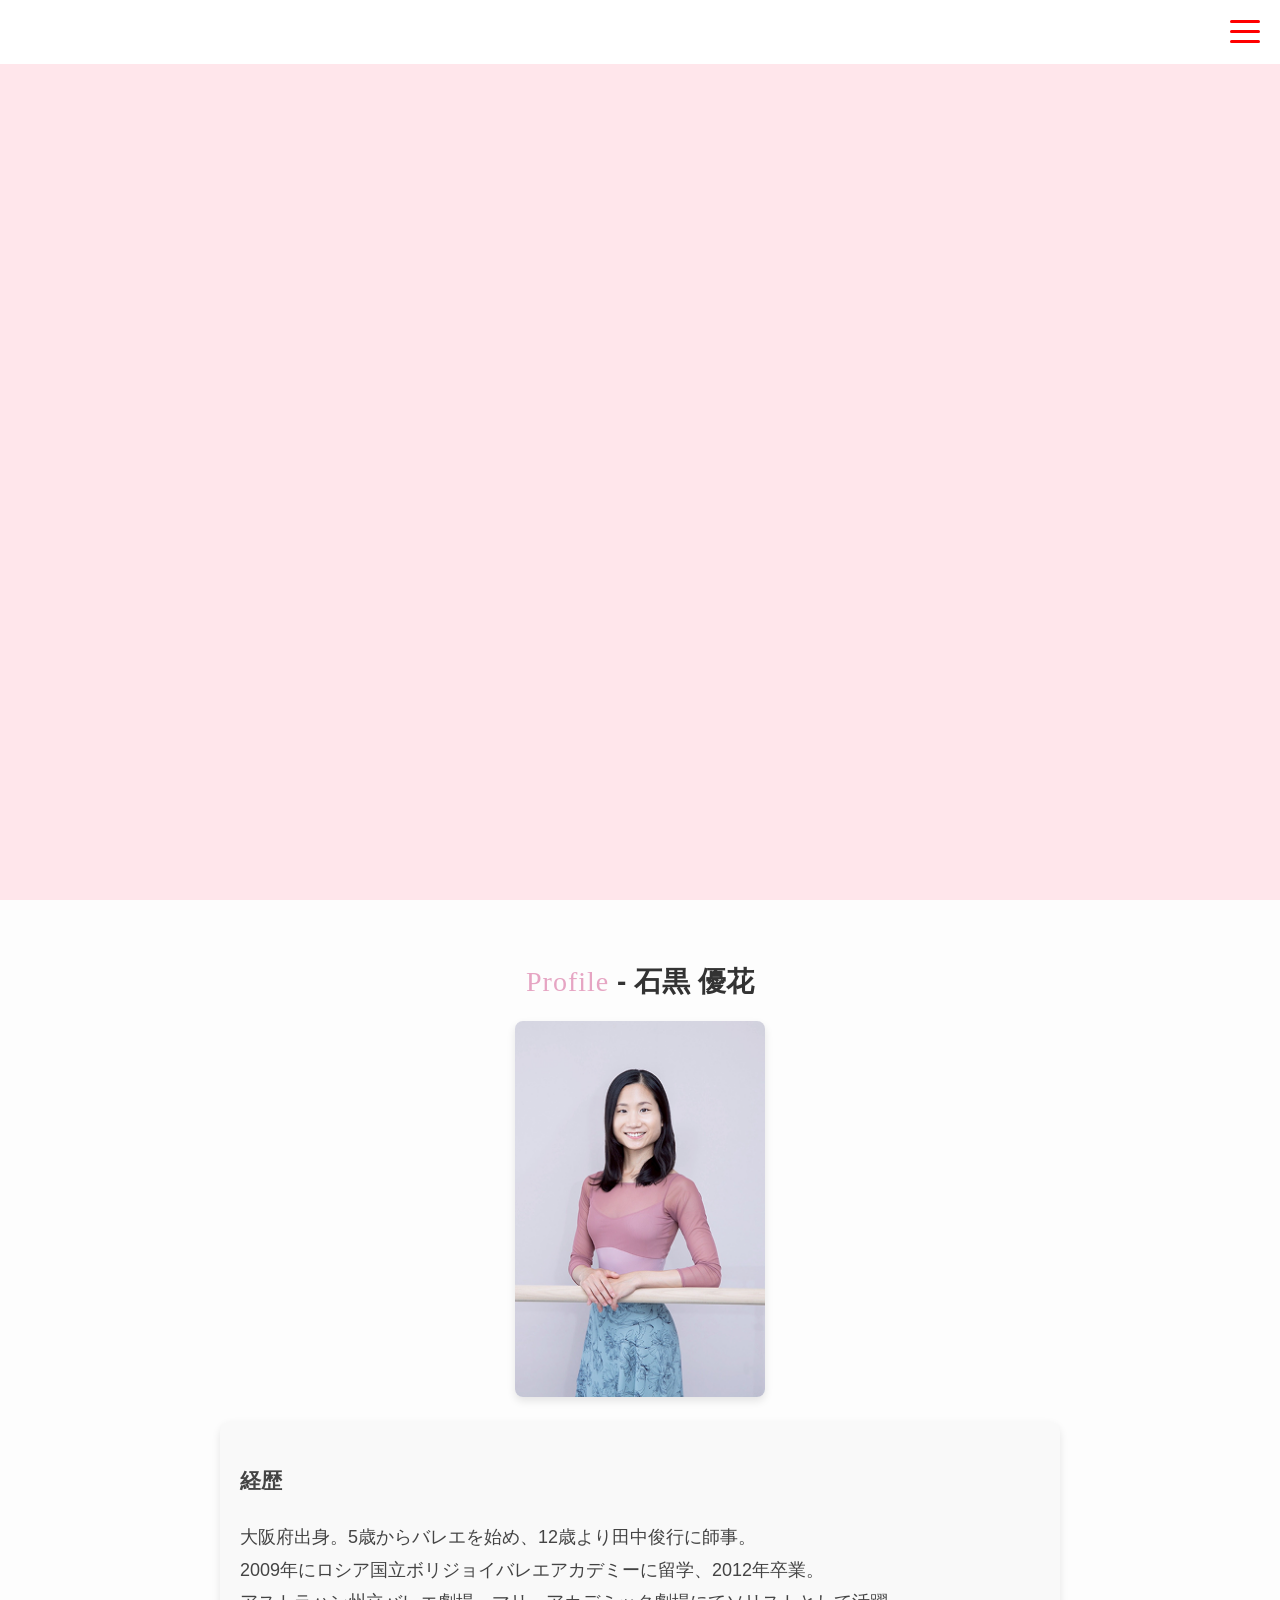
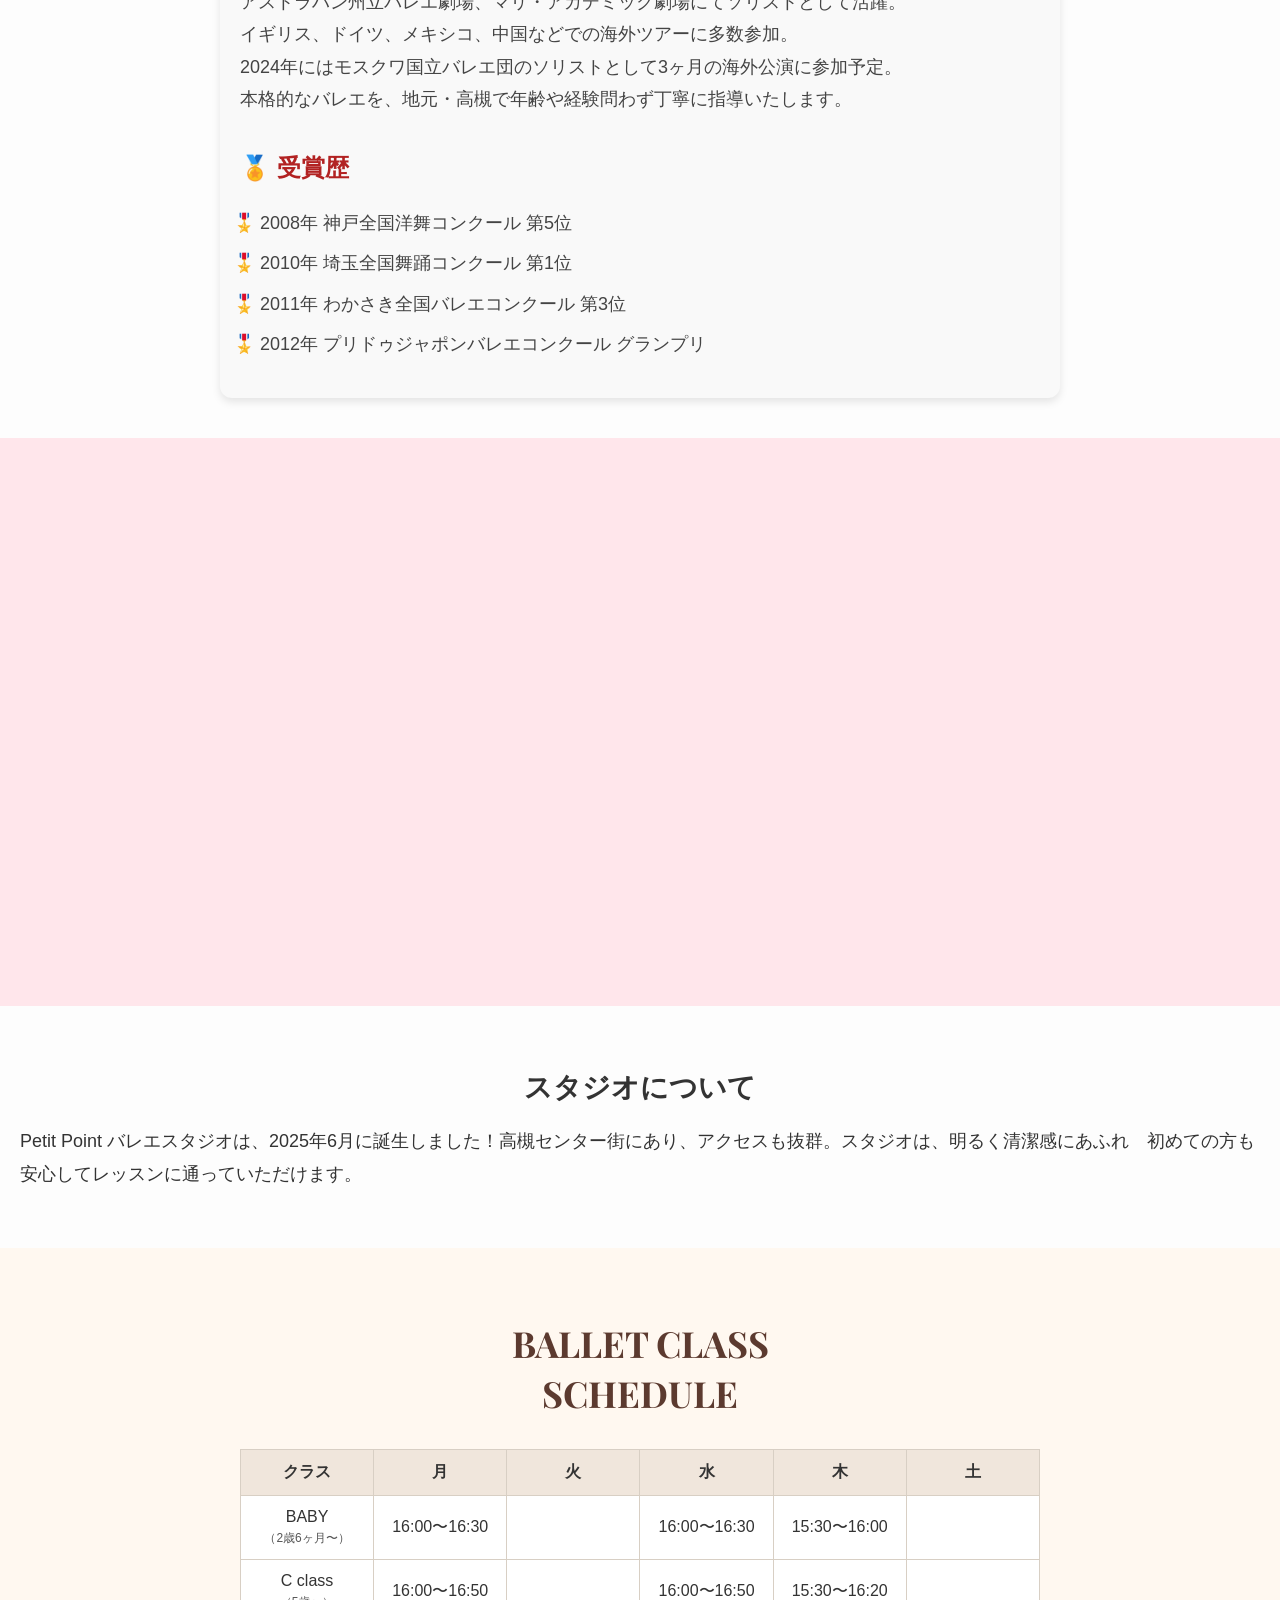
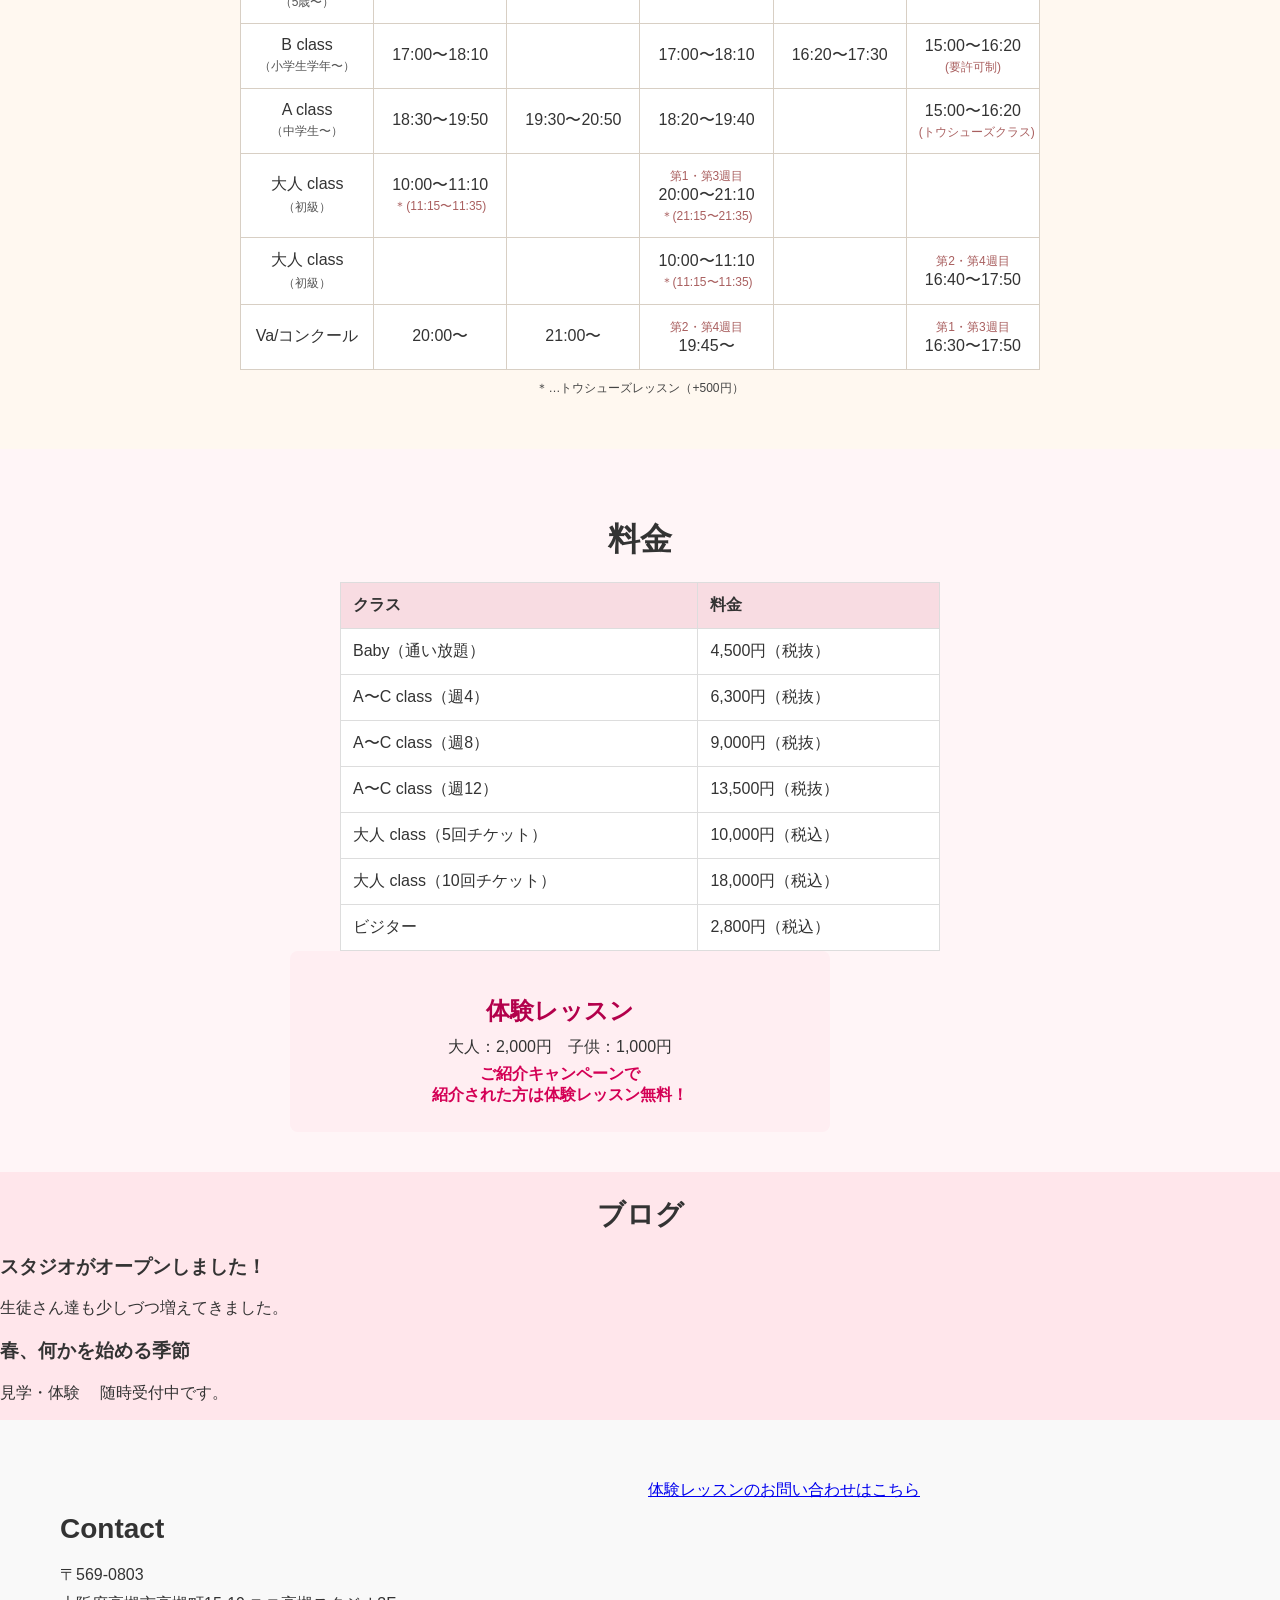
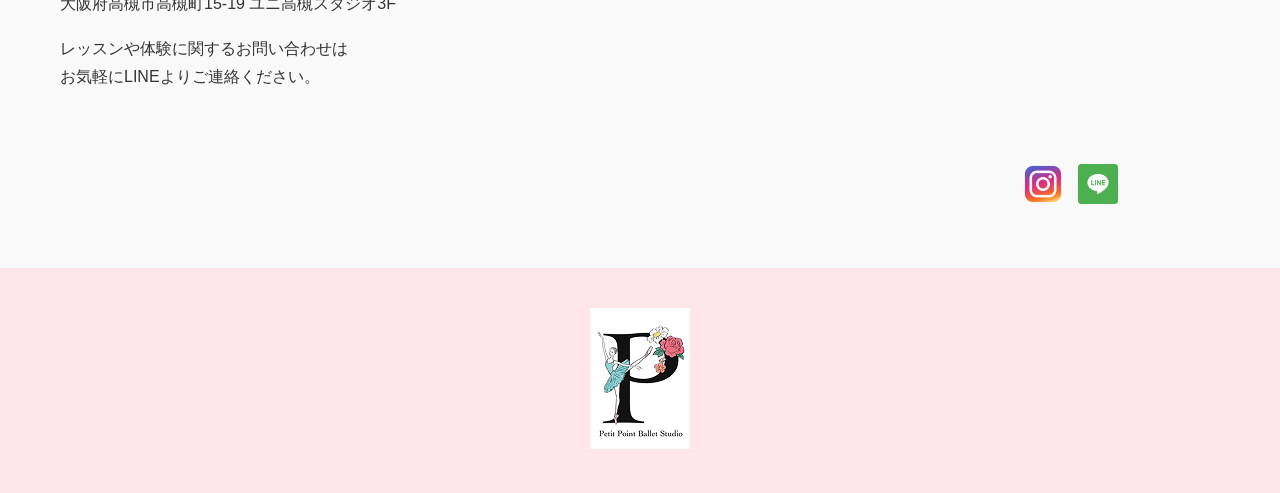
==== commit 008cdb6f: "Update index.html" ====
--- a/index.html
+++ b/index.html
@@ -1,256 +1,263 @@
-<!DOCTYPE html>
+<!doctype html>
 <html lang="ja">
-<head>
-  <meta charset="UTF-8" />
-  <meta name="viewport" content="width=device-width, initial-scale=1.0"/>
-  <title>Petit Point Ballet</title>
-  <link rel="stylesheet" href="css/reset.css">
-  <link rel="stylesheet" href="css/style.css"> <link href="https://fonts.googleapis.com/css2?family=Playfair+Display&family=Great+Vibes&family=Cormorant+Garamond&display=swap" rel="stylesheet">
-　
-</head>
-<body>
-
-  <!-- ヘッダー（セクションの外） -->
-  <header class="header">
-    <div class="logo">
+  <head>
+    <meta charset="UTF-8" />
+    <meta name="viewport" content="width=device-width, initial-scale=1.0" />
+    <title>Petit Point Ballet</title>
+    <link rel="stylesheet" href="css/reset.css" />
+    <link rel="stylesheet" href="css/style.css" />
+    <link
+      href="https://fonts.googleapis.com/css2?family=Playfair+Display&family=Great+Vibes&family=Cormorant+Garamond&display=swap"
+      rel="stylesheet"
+    />
+  </head>
+  <body>
+    <!-- ヘッダー（セクションの外） -->
+    <header class="header">
+      <div class="logo"></div>
       <!-- <img src="img/2026-child.jpg" alt="Petit Point ロゴ" /> -->
-      
-
-    <!-- ハンバーガーメニュー -->
-    <input type="checkbox" id="drawer_input" class="drawer_hidden" />
-    <label for="drawer_input" class="drawer_open">
-      <span class="bar"></span>
-      <span class="bar"></span>
-      <span class="bar"></span>
-    </label>
-
-    <nav class="nav_content">
-      <ul class="nav_list">
-        <li class="nav_item"><a href="#top">top</a></li>
-        <li class="nav_item"><a href="#gallery">gallery</a></li>
-        <li class="nav_item"><a href="#contact">contact</a></li>
-      </ul>
-    </nav>
-  </header>
-
-
-  <main>
-        <!-- トップセクション -->
-  　 <section id="top">
-      <div class="hero-bg">
+
+      <!-- ハンバーガーメニュー -->
+      <input type="checkbox" id="drawer_input" class="drawer_hidden" />
+      <label for="drawer_input" class="drawer_open">
+        <span class="bar"></span>
+        <span class="bar"></span>
+        <span class="bar"></span>
+      </label>
+
+      <nav class="nav_content">
+        <ul class="nav_list">
+          <li class="nav_item"><a href="#top">top</a></li>
+          <li class="nav_item"><a href="#gallery">gallery</a></li>
+          <li class="nav_item"><a href="#contact">contact</a></li>
+        </ul>
+      </nav>
+    </header>
+
+    <main>
+      <!-- トップセクション -->
+      <section id="top">
+        <div class="hero-bg"></div>
         <!--
-        <div class="hero-text">
-          <h1>Petit Point</h1>
-          <h2>Ballet Studio</h2>
-        </div>
-      -->
-    </section>
-  
-    <!-- 講師紹介 -->
-<section class="instructor">
-  <h2 class="section-title">
-    <span class="profile-text">Profile</span> - <span class="name-text">石黒 優花</span>
-  </h2>
-</section>
-
-
-  <!-- 講師写真を追加 -->
-  <div class="instructor-image">
-    <img src="img/ballet-7.png" alt="石黒優花 講師の写真">
-  </div>
-
-  <div class="instructor-profile">
-    <h3>経歴</h3>
-    <p> 大阪府出身。5歳からバレエを始め、12歳より田中俊行に師事。<br>
-      2009年にロシア国立ボリジョイバレエアカデミーに留学、2012年卒業。<br>
-      アストラハン州立バレエ劇場、マリ・アカデミック劇場にてソリストとして活躍。<br>
-      イギリス、ドイツ、メキシコ、中国などでの海外ツアーに多数参加。<br>
-      2024年にはモスクワ国立バレエ団のソリストとして3ヶ月の海外公演に参加予定。<br>
-      本格的なバレエを、地元・高槻で年齢や経験問わず丁寧に指導いたします。
-    </p>
-
-    <div class="awards">
-      <h3>🏅 受賞歴</h3>
-      <ul>
-        <li>2008年 神戸全国洋舞コンクール 第5位</li>
-        <li>2010年 埼玉全国舞踊コンクール 第1位</li>
-        <li>2011年 わかさき全国バレエコンクール 第3位</li>
-        <li>2012年 プリドゥジャポンバレエコンクール グランプリ</li>
-      </ul>
+   <div class="hero-text">
+    <h1>Petit Point</h1>
+    <h2>Ballet Studio</h2>
     </div>
-  </div>
-
-
-　　<section id="gallery" class="fade-in">
-  　　<h2>gallery</h2>
-  
-    <!-- スライドショー -->
-    <div class="slideshow">
-      <img src="img/ballet-1.png" class="slide active" />
-      <img src="img/ballet-2.png" class="slide" />
-      <img src="img/ballet-3.png" class="slide" />
-    </div>
-    </section>
-
-
-    <section class="studio-info">
-     <h2>スタジオについて</h2>
-     <p>Petit Point バレエスタジオは、2025年6月に誕生しました！高槻センター街にあり、アクセスも抜群。スタジオは、明るく清潔感にあふれ　初めての方も安心してレッスンに通っていただけます。
-     </p>
-    </section>
-
-  <section class="schedule">
-  <h2 class="schedule-title">BALLET CLASS<br>SCHEDULE</h2>
-  <table class="schedule-table">
-    <thead>
-      <tr>
-        <th>クラス</th>
-        <th>月</th>
-        <th>火</th>
-        <th>水</th>
-        <th>木</th>
-        <th>土</th>
-      </tr>
-    </thead>
-    <tbody>
-      <tr>
-        <td>BABY<br><span class="note">（2歳6ヶ月〜）</span></td>
-        <td>16:00〜16:30</td>
-        <td></td>
-        <td>16:00〜16:30</td>
-        <td>15:30〜16:00</td>
-        <td></td>
-      </tr>
-      <tr>
-        <td>C class<br><span class="note">（5歳〜）</span></td>
-        <td>16:00〜16:50</td>
-        <td></td>
-        <td>16:00〜16:50</td>
-        <td>15:30〜16:20</td>
-        <td></td>
-      </tr>
-      <tr>
-        <td>B class<br><span class="note">（小学生学年〜）</span></td>
-        <td>17:00〜18:10</td>
-        <td></td>
-        <td>17:00〜18:10</td>
-        <td>16:20〜17:30</td>
-        <td>15:00〜16:20<br><span class="small">(要許可制)</span></td>
-      </tr>
-      <tr>
-        <td>A class<br><span class="note">（中学生〜）</span></td>
-        <td>18:30〜19:50</td>
-        <td>19:30〜20:50</td>
-        <td>18:20〜19:40</td>
-        <td></td>
-        <td>15:00〜16:20<br>
-          <span class="small">(トウシューズクラス)</span></td>
-      </tr>
-      <tr>
-        <td>大人 class
-           <span class="note">（初級）</span></td>
-        <td>10:00〜11:10<br><span class="small">＊(11:15〜11:35)</span></td>
-        <td></td>
-        <td><span class="small">第1・第3週目</span><br>20:00〜21:10<br><span class="small">＊(21:15〜21:35)</span></td>
-        <td></td>
-        <td></td>
-      </tr>
-      <tr>
-        <td>大人 class
-          <span class="note">（初級）</span></td>
-        <td></td>
-        <td></td>
-        <td>10:00〜11:10<br><span class="small">＊(11:15〜11:35)</span></td>
-        <td></td>
-        <td><span class="small">第2・第4週目</span><br>16:40〜17:50</td>
-      </tr>
-      <tr>
-        <td>Va/コンクール</td>
-        <td>20:00〜</td>
-        <td>21:00〜</td>
-        <td><span class="small">第2・第4週目</span><br>19:45〜</td>
-        <td></td>
-        <td><span class="small">第1・第3週目</span><br>16:30〜17:50</td>
-      </tr>
-    </tbody>
-  </table>
-  <p class="ts-note">＊…トウシューズレッスン（+500円）</p>
-</section>
-
-
-
-<section class="price-section">
-  <h2 class="section-title">料金</h2>
-
-  <div class="price-wrapper">
-    <table class="price-table">
-      <thead>
-        <tr>
-          <th>クラス</th>
-          <th>料金</th>
-        </tr>
-      </thead>
-      <tbody>
-        <tr>
-          <td>Baby（通い放題）</td>
-          <td>4,500円（税抜）</td>
-        </tr>
-        <tr>
-          <td>A〜C class（週4）</td>
-          <td>6,300円（税抜）</td>
-        </tr>
-        <tr>
-          <td>A〜C class（週8）</td>
-          <td>9,000円（税抜）</td>
-        </tr>
-        <tr>
-          <td>A〜C class（週12）</td>
-          <td>13,500円（税抜）</td>
-        </tr>
-        <tr>
-          <td>大人 class（5回チケット）</td>
-          <td>10,000円（税込）</td>
-        </tr>
-        <tr>
-          <td>大人 class（10回チケット）</td>
-          <td>18,000円（税込）</td>
-        </tr>
-        <tr>
-          <td>ビジター</td>
-          <td>2,800円（税込）</td>
-        </tr>
-      </tbody>
-    </table>
-
-    <div class="trial-info">
-      <h3>体験レッスン</h3>
-      <p>大人：2,000円　子供：1,000円</p>
-      <p class="campaign">ご紹介キャンペーンで<br><strong>紹介された方は体験レッスン無料！</strong></p>
-    </div>
-  </div>
-</section>
-
-<!-- ブログ -->
-<section class="blog">
-  <h2 class="section-title">ブログ</h2>
-
-  <div class="blog-item">
-    <h3>スタジオがオープンしました！</h3>
-    <p>生徒さん達も少しづつ増えてきました。</p>
-  </div>
-
-  <div class="blog-item">
-    <h3>春、何かを始める季節</h3>
-    <p>見学・体験　
-      随時受付中です。</p>
-  </div>
-
-  
-</section>
-<!-- Giscus コメント欄（テンプレート） -->
- <!-- Giscus コメント欄 -->
-<div id="giscus-container">
-  <script src="https://giscus.app/client.js"
+      --></section>
+
+      <!-- 講師紹介 -->
+      <section class="instructor">
+        <h2 class="section-title">
+          <span class="profile-text">Profile</span> -
+          <span class="name-text">石黒 優花</span>
+        </h2>
+     
+
+      <!-- 講師写真を追加 -->
+      <div class="instructor-image">
+        <img src="img/ballet-7.png" alt="石黒優花 講師の写真" />
+      </div>
+
+      <div class="instructor-profile">
+        <h3>経歴</h3>
+        <p>
+          大阪府出身。5歳からバレエを始め、12歳より田中俊行に師事。<br />
+          2009年にロシア国立ボリジョイバレエアカデミーに留学、2012年卒業。<br />
+          アストラハン州立バレエ劇場、マリ・アカデミック劇場にてソリストとして活躍。<br />
+          イギリス、ドイツ、メキシコ、中国などでの海外ツアーに多数参加。<br />
+          2024年にはモスクワ国立バレエ団のソリストとして3ヶ月の海外公演に参加予定。<br />
+          本格的なバレエを、地元・高槻で年齢や経験問わず丁寧に指導いたします。
+        </p>
+        <div class="awards">
+          <h3>🏅 受賞歴</h3>
+          <ul>
+            <li>2008年 神戸全国洋舞コンクール 第5位</li>
+            <li>2010年 埼玉全国舞踊コンクール 第1位</li>
+            <li>2011年 わかさき全国バレエコンクール 第3位</li>
+            <li>2012年 プリドゥジャポンバレエコンクール グランプリ</li>
+          </ul>
+        </div>
+      </div>
+      </section>
+
+      <section id="gallery" class="fade-in">
+        <h2>gallery</h2>
+        <!-- スライドショー -->
+        <div class="slideshow">
+          <img src="img/ballet-1.png" class="slide active" />
+          <img src="img/ballet-2.png" class="slide" />
+          <img src="img/ballet-3.png" class="slide" />
+        </div>
+      </section>
+
+      <section class="studio-info">
+        <h2>スタジオについて</h2>
+        <p>
+          Petit Point
+          バレエスタジオは、2025年6月に誕生しました！高槻センター街にあり、アクセスも抜群。スタジオは、明るく清潔感にあふれ　初めての方も安心してレッスンに通っていただけます。
+        </p>
+      </section>
+
+      <section class="schedule">
+        <h2 class="schedule-title">BALLET CLASS<br />SCHEDULE</h2>
+        <table class="schedule-table">
+          <thead>
+            <tr>
+              <th>クラス</th>
+              <th>月</th>
+              <th>火</th>
+              <th>水</th>
+              <th>木</th>
+              <th>土</th>
+            </tr>
+          </thead>
+          <tbody>
+            <tr>
+              <td>BABY<br /><span class="note">（2歳6ヶ月〜）</span></td>
+              <td>16:00〜16:30</td>
+              <td></td>
+              <td>16:00〜16:30</td>
+              <td>15:30〜16:00</td>
+              <td></td>
+            </tr>
+            <tr>
+              <td>C class<br /><span class="note">（5歳〜）</span></td>
+              <td>16:00〜16:50</td>
+              <td></td>
+              <td>16:00〜16:50</td>
+              <td>15:30〜16:20</td>
+              <td></td>
+            </tr>
+            <tr>
+              <td>B class<br /><span class="note">（小学生学年〜）</span></td>
+              <td>17:00〜18:10</td>
+              <td></td>
+              <td>17:00〜18:10</td>
+              <td>16:20〜17:30</td>
+              <td>15:00〜16:20<br /><span class="small">(要許可制)</span></td>
+            </tr>
+            <tr>
+              <td>A class<br /><span class="note">（中学生〜）</span></td>
+              <td>18:30〜19:50</td>
+              <td>19:30〜20:50</td>
+              <td>18:20〜19:40</td>
+              <td></td>
+              <td>
+                15:00〜16:20<br />
+                <span class="small">(トウシューズクラス)</span>
+              </td>
+            </tr>
+            <tr>
+              <td>大人 class <span class="note">（初級）</span></td>
+              <td>
+                10:00〜11:10<br /><span class="small">＊(11:15〜11:35)</span>
+              </td>
+              <td></td>
+              <td>
+                <span class="small">第1・第3週目</span
+                ><br />20:00〜21:10<br /><span class="small"
+                  >＊(21:15〜21:35)</span
+                >
+              </td>
+              <td></td>
+              <td></td>
+            </tr>
+            <tr>
+              <td>大人 class <span class="note">（初級）</span></td>
+              <td></td>
+              <td></td>
+              <td>
+                10:00〜11:10<br /><span class="small">＊(11:15〜11:35)</span>
+              </td>
+              <td></td>
+              <td><span class="small">第2・第4週目</span><br />16:40〜17:50</td>
+            </tr>
+            <tr>
+              <td>Va/コンクール</td>
+              <td>20:00〜</td>
+              <td>21:00〜</td>
+              <td><span class="small">第2・第4週目</span><br />19:45〜</td>
+              <td></td>
+              <td><span class="small">第1・第3週目</span><br />16:30〜17:50</td>
+            </tr>
+          </tbody>
+        </table>
+        <p class="ts-note">＊…トウシューズレッスン（+500円）</p>
+      </section>
+
+      <section class="price-section">
+        <h2 class="section-title">料金</h2>
+        <div class="price-wrapper">
+          <table class="price-table">
+            <thead>
+              <tr>
+                <th>クラス</th>
+                <th>料金</th>
+              </tr>
+            </thead>
+            <tbody>
+              <tr>
+                <td>Baby（通い放題）</td>
+                <td>4,500円（税抜）</td>
+              </tr>
+              <tr>
+                <td>A〜C class（週4）</td>
+                <td>6,300円（税抜）</td>
+              </tr>
+              <tr>
+                <td>A〜C class（週8）</td>
+                <td>9,000円（税抜）</td>
+              </tr>
+              <tr>
+                <td>A〜C class（週12）</td>
+                <td>13,500円（税抜）</td>
+              </tr>
+              <tr>
+                <td>大人 class（5回チケット）</td>
+                <td>10,000円（税込）</td>
+              </tr>
+              <tr>
+                <td>大人 class（10回チケット）</td>
+                <td>18,000円（税込）</td>
+              </tr>
+              <tr>
+                <td>ビジター</td>
+                <td>2,800円（税込）</td>
+              </tr>
+            </tbody>
+          </table>
+
+          <div class="trial-info">
+            <h3>体験レッスン</h3>
+            <p>大人：2,000円　子供：1,000円</p>
+            <p class="campaign">
+              ご紹介キャンペーンで<br /><strong
+                >紹介された方は体験レッスン無料！</strong
+              >
+            </p>
+          </div>
+        </div>
+      </section>
+
+      <!-- ブログ -->
+      <section class="blog">
+        <h2 class="section-title">ブログ</h2>
+
+        <div class="blog-item">
+          <h3>スタジオがオープンしました！</h3>
+          <p>生徒さん達も少しづつ増えてきました。</p>
+        </div>
+
+        <div class="blog-item">
+          <h3>春、何かを始める季節</h3>
+          <p>見学・体験　 随時受付中です。</p>
+        </div>
+      </section>
+      <!-- Giscus コメント欄（テンプレート） -->
+      <!-- Giscus コメント欄 -->
+      <div id="giscus-container">
+        <script
+          src="https://giscus.app/client.js"
           data-repo="koya-works/ballet-site"
           data-repo-id="R_kgDOLhZfJw"
           data-category="General"
@@ -261,86 +268,70 @@
           data-input-position="bottom"
           data-theme="light"
           crossorigin="anonymous"
-          async>
-  </script>
-  <noscript>コメントを表示するにはJavaScriptを有効にしてください。</noscript>
-</div>
-
-
-
-
-
-<!-- お問い合わせ -->
-<section id="contact" class="contact-section">
-  <div class="contact-info">
-    <h2>Contact</h2>
-    <p>〒569-0803<br>
-      大阪府高槻市高槻町15-19 ユニ高槻スタジオ3F
-    </p>
-    <p>レッスンや体験に関するお問い合わせは<br>
-      お気軽にLINEよりご連絡ください。</p>
-  </div>
-
-<div class="map-wrapper">
-  <div class="contact-map">
-    <!-- Googleマップ埋め込み（高槻駅近くに変更可） -->
-    <iframe
-      src="https://www.google.com/maps/embed?pb=!1m18!1m12!1m3!1d3282.6185046623163!2d135.61772661558324!3d34.85277878038554!2m3!1f0!2f0!3f0!3m2!1i1024!2i768!4f13.1!3m3!1m2!1s0x6000dc92c0b70bbf%3A0xc82a0cd87f8b7d56!2z5p2x5Lqs5bel5aW977yI5a6u5Y2X6aeF77yJ!5e0!3m2!1sja!2sjp!4v1625234857000!5m2!1sja!2sjp"
-      width="100%" 
-      height="250" 
-      style="border:0;" 
-      allowfullscreen="" 
-      loading="lazy">
-      referrerpolicy="no-referrer-when-downgrade">
-    </iframe>
-  </div>
- <div class="icon-list">
-  <a href="https://www.instagram.com/puti.point_balletstudio?utm_source=qr&igsh=MWEod2hhajl2dmNxeQ=="><img src="img/instagram.png" alt="Instagram"></a>
-  <a href="https://line.me/ti/p/08102020"><img src="img/line.png" alt="LINE"></a>
- </div>
-</div>
-　
-
-   
-</section>
-　<div class="brand-icon">
-  　<img src="img/uni-icon.png" alt="UNIアイコン">
-　</div>
-  </main>
-
-  <script>
-    let index = 0;
-    const slides = document.querySelectorAll(".slide");
-
-    setInterval(() => {
-      slides[index].classList.remove("active");
-      index = (index + 1) % slides.length;
-      slides[index].classList.add("active");
-    }, 3000);
-  </script>
-  <script src="index.js"></script>
-  <script src="https://giscus.app/client.js"
-  data-repo="koya-works/ballet-site"
-  data-repo-id="1025402351"
-  data-category="General"
-  data-mapping="pathname"
-  data-reactions-enabled="1"
-  data-emit-metadata="0"
-  data-input-position="bottom"
-  data-theme="light"
-  crossorigin="anonymous"
-  async>
-</script>
-
-
-</body>
+          async
+        ></script>
+        <noscript
+          >コメントを表示するにはJavaScriptを有効にしてください。</noscript
+        >
+      </div>
+
+      <!-- お問い合わせ -->
+      <section id="contact" class="contact-section">
+        <div class="contact-info">
+          <h2>Contact</h2>
+          <p>
+            〒569-0803<br />
+            大阪府高槻市高槻町15-19 ユニ高槻スタジオ3F
+          </p>
+          <p>
+            レッスンや体験に関するお問い合わせは<br />
+            お気軽にLINEよりご連絡ください。
+          </p>
+        </div>
+        <a href="mailto:example@gmail.com" class="contact-btn">
+          体験レッスンのお問い合わせはこちら
+        </a>
+
+        <div class="map-wrapper">
+          <div class="contact-map">
+            <!-- Googleマップ埋め込み（高槻駅近くに変更可） -->
+            <iframe
+              src="https://www.google.com/maps/embed?pb=!1m18!1m12!1m3!1d3282.6185046623163!2d135.61772661558324!3d34.85277878038554!2m3!1f0!2f0!3f0!3m2!1i1024!2i768!4f13.1!3m3!1m2!1s0x6000dc92c0b70bbf%3A0xc82a0cd87f8b7d56!2z5p2x5Lqs5bel5aW977yI5a6u5Y2X6aeF77yJ!5e0!3m2!1sja!2sjp!4v1625234857000!5m2!1sja!2sjp"
+              width="100%"
+              height="250"
+              style="border: 0"
+              allowfullscreen=""
+              loading="lazy"
+              referrerpolicy="no-referrer-when-downgrade"
+            >
+            </iframe>
+          </div>
+          <div class="icon-list">
+            <a
+              href="https://www.instagram.com/puti.point_balletstudio?utm_source=qr&igsh=MWEod2hhajl2dmNxeQ=="
+              ><img src="img/instagram.png" alt="Instagram"
+            /></a>
+            <a href="https://line.me/ti/p/08102020"
+              ><img src="img/line.png" alt="LINE"
+            /></a>
+          </div>
+        </div>
+      </section>
+      <div class="brand-icon">
+        <img src="img/uni-icon.png" alt="UNIアイコン" />
+      </div>
+    </main>
+
+    <script>
+      let index = 0;
+      const slides = document.querySelectorAll(".slide");
+
+      setInterval(() => {
+        slides[index].classList.remove("active");
+        index = (index + 1) % slides.length;
+        slides[index].classList.add("active");
+      }, 3000);
+    </script>
+    <script src="index.js"></script>
+  </body>
 </html>
-
-
- 
-
-  
-
- 
-   
-       
--- a/css/style.css
+++ b/css/style.css
@@ -5,14 +5,12 @@
 
 /* ヒーロー背景だけに画像をつける */
 .hero-bg {
-  background-image: url('../img/ballet-back.jpg');
+  background-image: url("../img/2026-child.jpg");
   background-size: cover;
   background-position: center;
   height: 100vh;
-  display: flex;
-  align-items: center;
-  justify-content: center;
-}
+}
+
 
 /* 中央テキスト */
 .hero-text {
@@ -50,11 +48,12 @@
 }
 
 .logo img {
-  width: 200px;
-  height: auto;
+  height: 48px;   /* ← これが重要 */
+  width: auto;
   object-fit: contain;
-  padding: 4px 0;
-}
+}
+
+
 
 /* ハンバーガーメニュー */
 .drawer_hidden {
@@ -189,12 +188,25 @@
 }
 
 .section-title {
-  font-size: 32px;
+  font-size: 28px;
   text-align: center;
-  font-family: 'Playfair Display', serif;
   margin-bottom: 20px;
-  color: #333;
-}
+}
+
+.profile-text {
+  font-family: 'Times New Roman', serif;
+  color: #e6a5c3; /* 柔らかいピンク */
+  font-weight: 400;
+  letter-spacing: 1px;
+}
+
+.name-text {
+  color: #333; /* こちらはそのまま落ち着いた色 */
+  font-weight: 600;
+}
+
+
+
 
 .instructor-image {
   text-align: center;
@@ -261,6 +273,7 @@
   border-collapse: collapse;
   font-size: 16px;
   background: white;
+  table-layout: fixed; /* 追加 */
 }
 
 .schedule-table th,
@@ -268,6 +281,8 @@
   border: 1px solid #d8cfc4;
   padding: 12px;
   vertical-align: middle;
+  text-align: center;   /* 追加 */
+  white-space: nowrap;  /* 追加 */
 }
 
 .schedule-table th {
@@ -284,7 +299,6 @@
 
 .small {
   font-size: 12px;
-  display: block;
   margin-top: 4px;
   color: #a95f5f;
 }
@@ -523,13 +537,59 @@
   }
 }
 
-
-
-
-
-
-
-
-
-
-
+body {
+  background-color: #ffe6eb; /* 柔らかいピンク */
+  color: #333; /* 文字が見やすいように */
+  font-family: 'Noto Sans JP', sans-serif;
+}
+.hero-bg {
+  height: 100vh;
+  background-size: cover;
+  background-position: center;
+}
+.fade-in {
+  opacity: 0;
+  transform: translateY(30px);
+  transition: all 1s ease;
+}
+
+.fade-in.show {
+  opacity: 1;
+  transform: translateY(0);
+}
+
+@media (max-width: 768px) {
+
+  .schedule-table {
+    display: block;
+    overflow-x: auto;
+  }
+
+  .schedule-table th,
+  .schedule-table td {
+    font-size: 14px;
+    padding: 8px;
+  }
+
+}
+
+
+
+
+
+
+
+
+
+
+
+
+
+
+
+
+
+
+
+
+
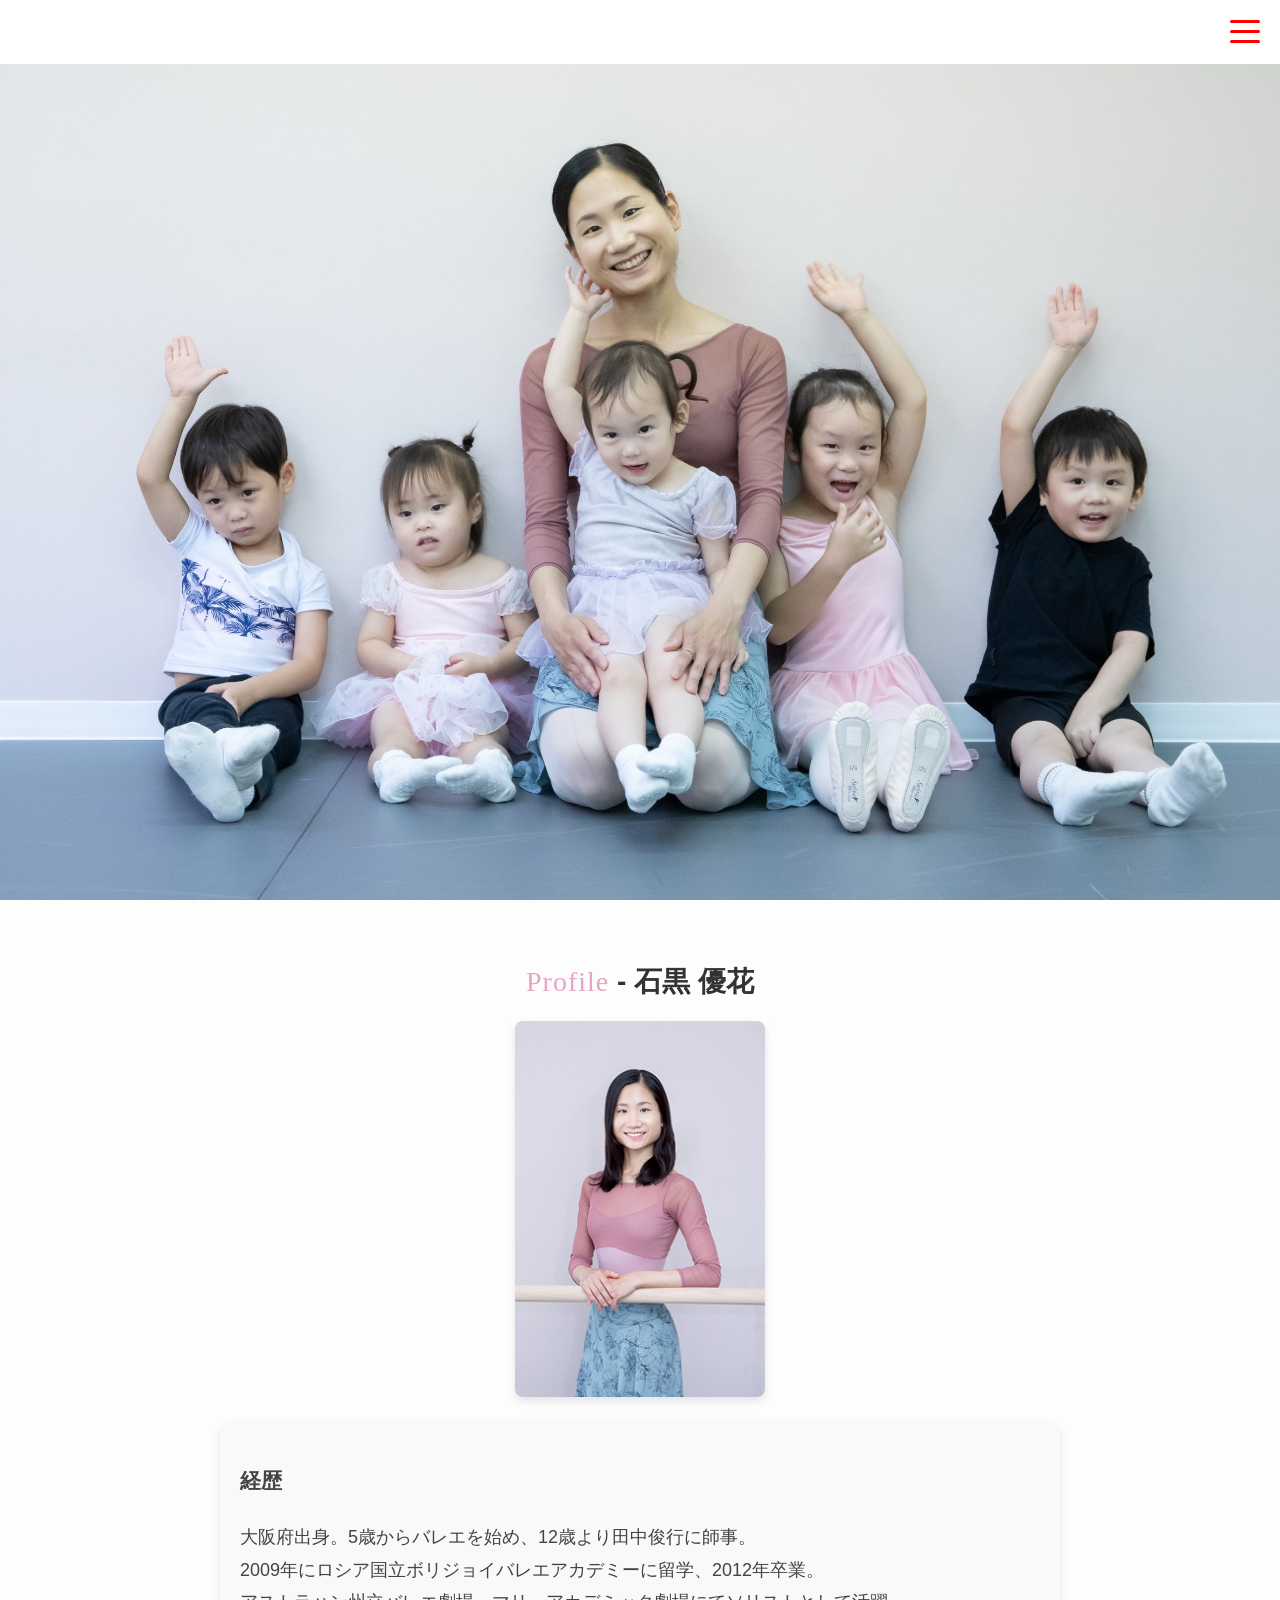
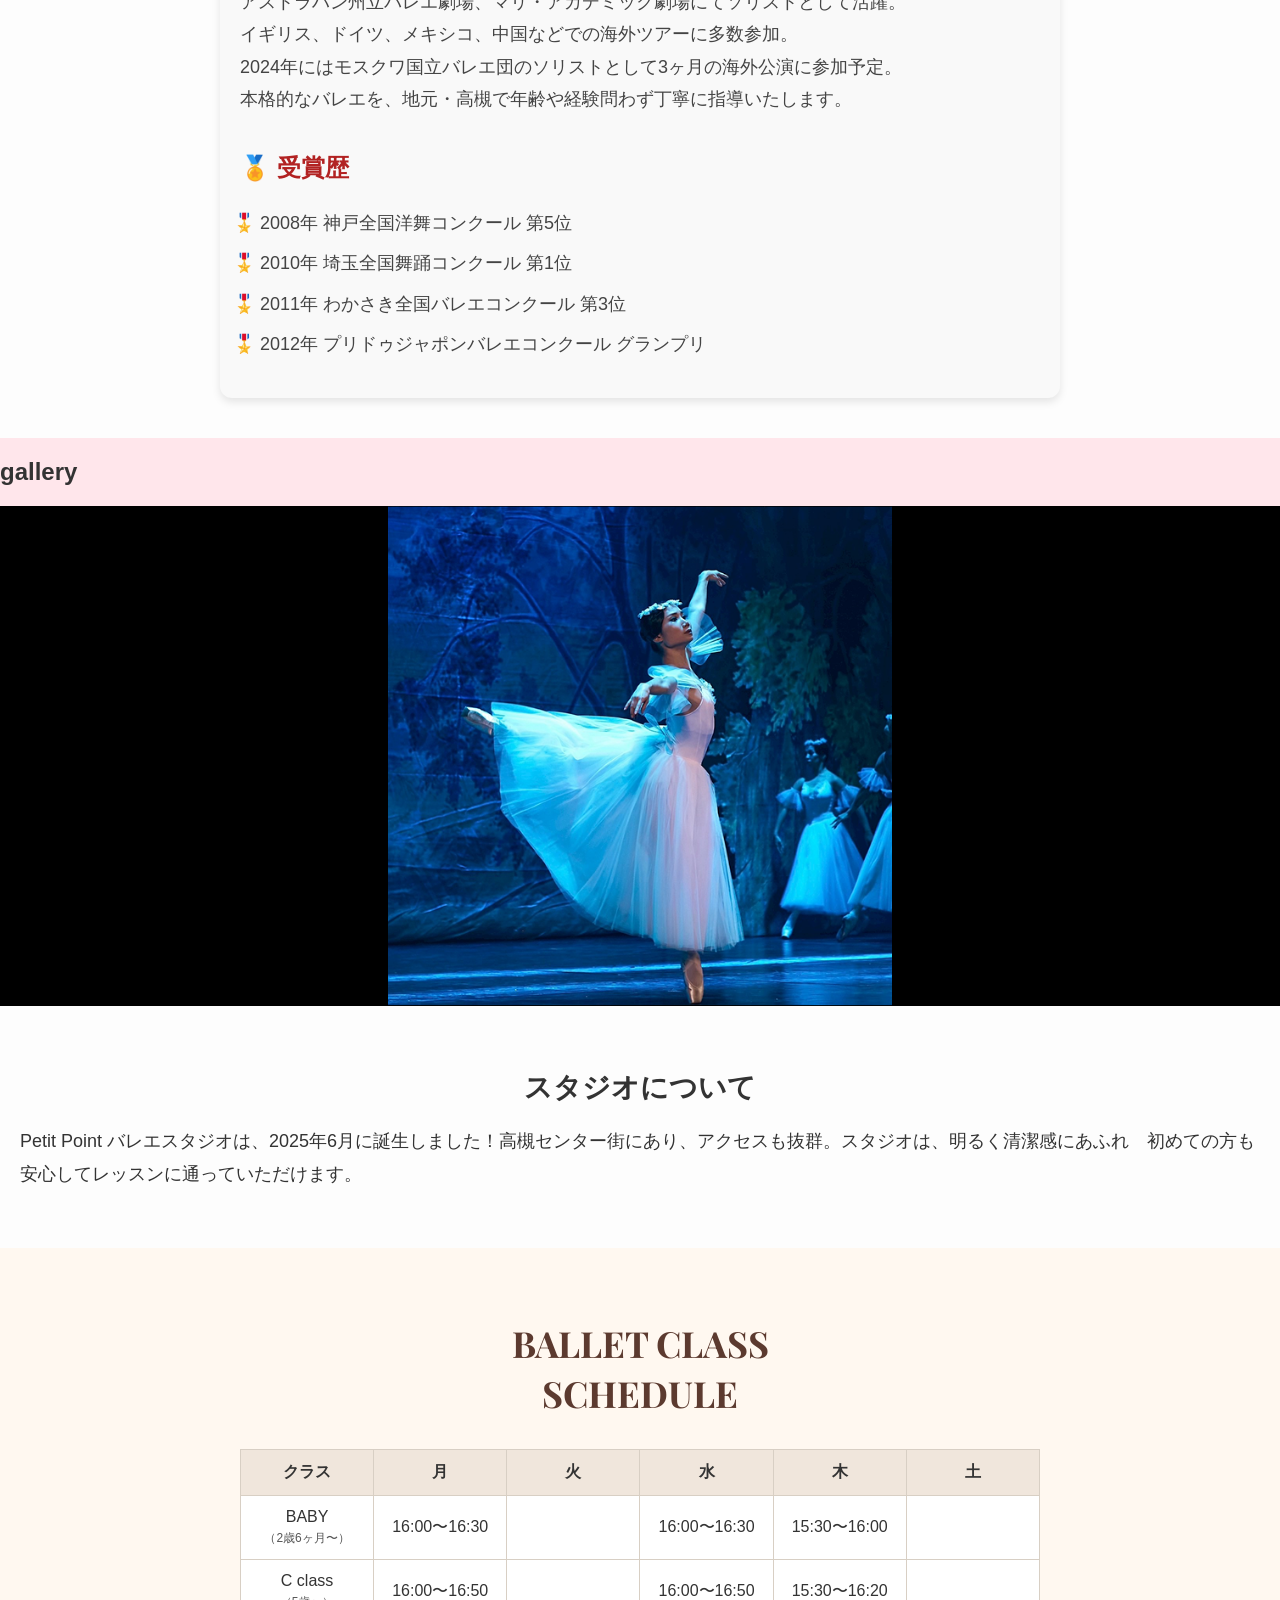
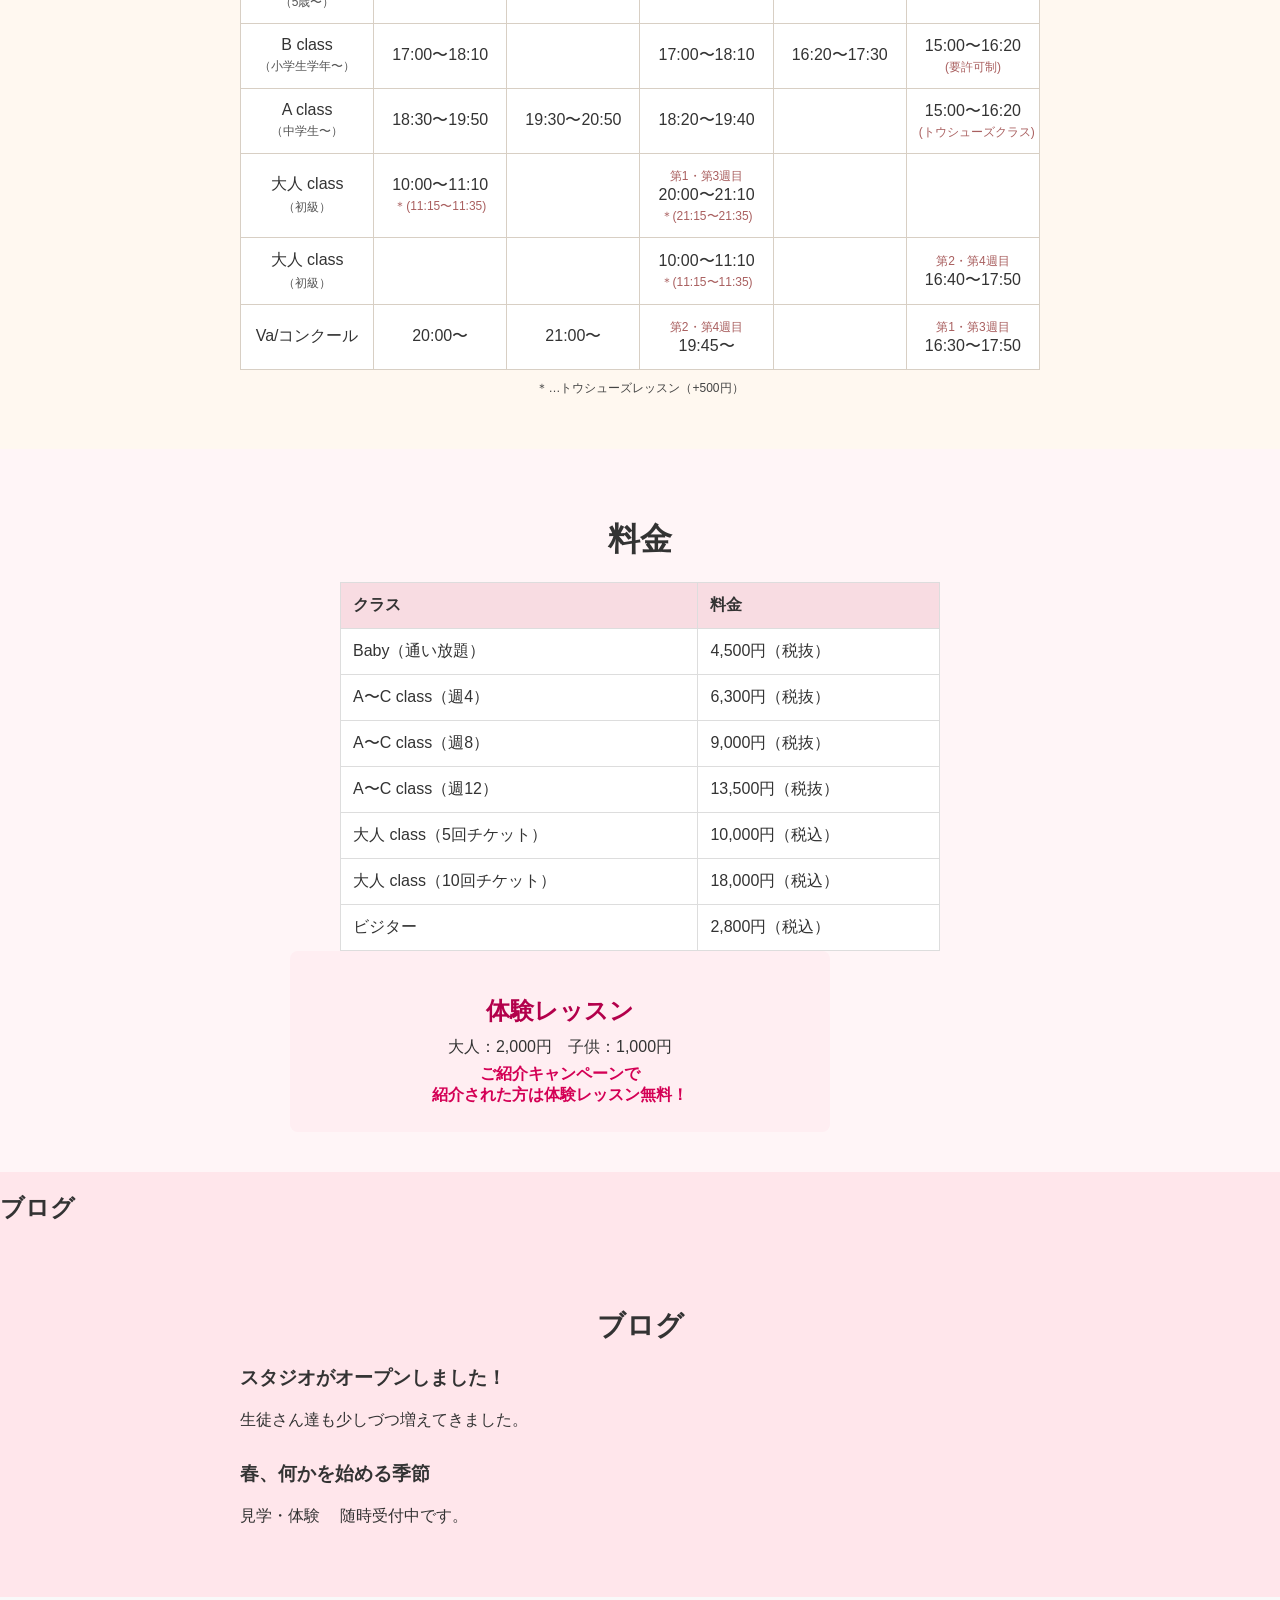
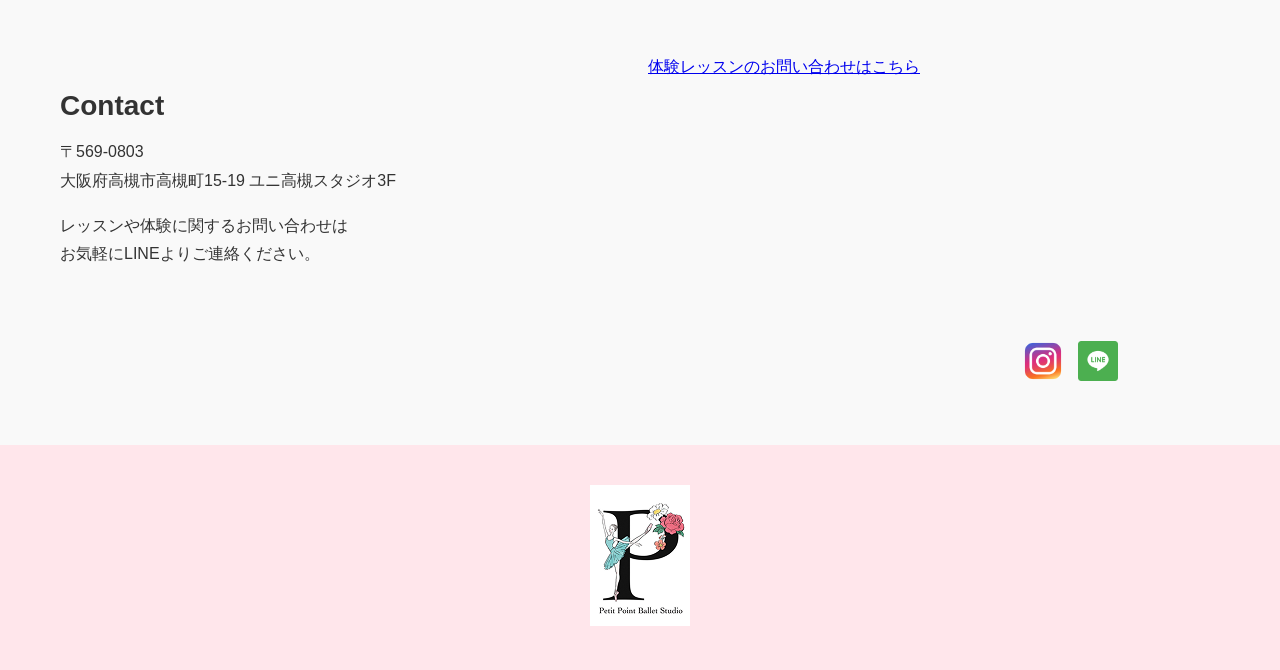
==== commit a6564c2a: "テスト変更" ====
--- a/index.html
+++ b/index.html
@@ -240,6 +240,7 @@
       </section>
 
       <!-- ブログ -->
+       <h2>ブログ</h2>
       <section class="blog">
         <h2 class="section-title">ブログ</h2>
 
--- a/css/style.css
+++ b/css/style.css
@@ -155,6 +155,11 @@
 }
 
 
+.slide:first-child{
+  opacity: 1
+  ;
+}
+
 .slide.active {
   opacity: 1;
 }
@@ -573,23 +578,12 @@
 
 }
 
-
-
-
-
-
-
-
-
-
-
-
-
-
-
-
-
-
-
-
-
+.blog-item {
+  max-width: 800px;
+  margin: 0 auto 30px;
+  text-align: left;
+}
+
+.blog {
+  padding: 40px 20px;
+}
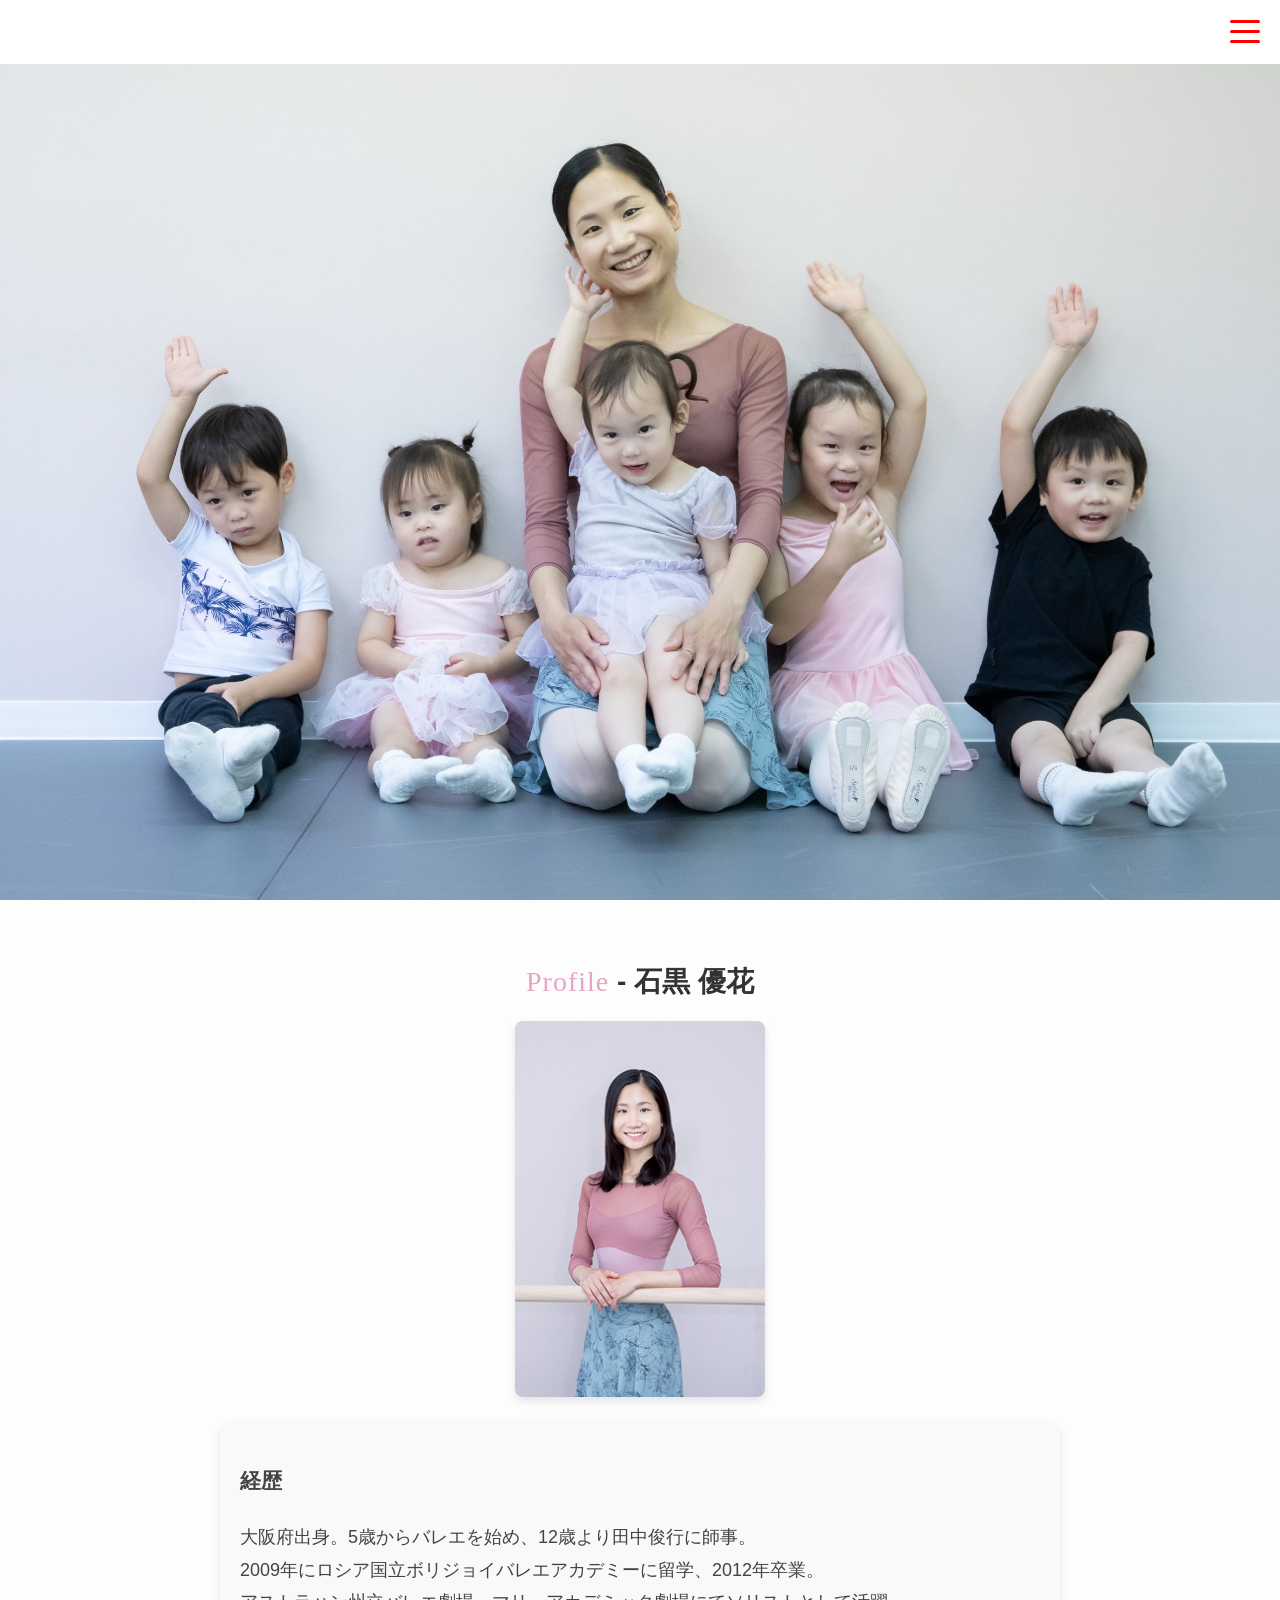
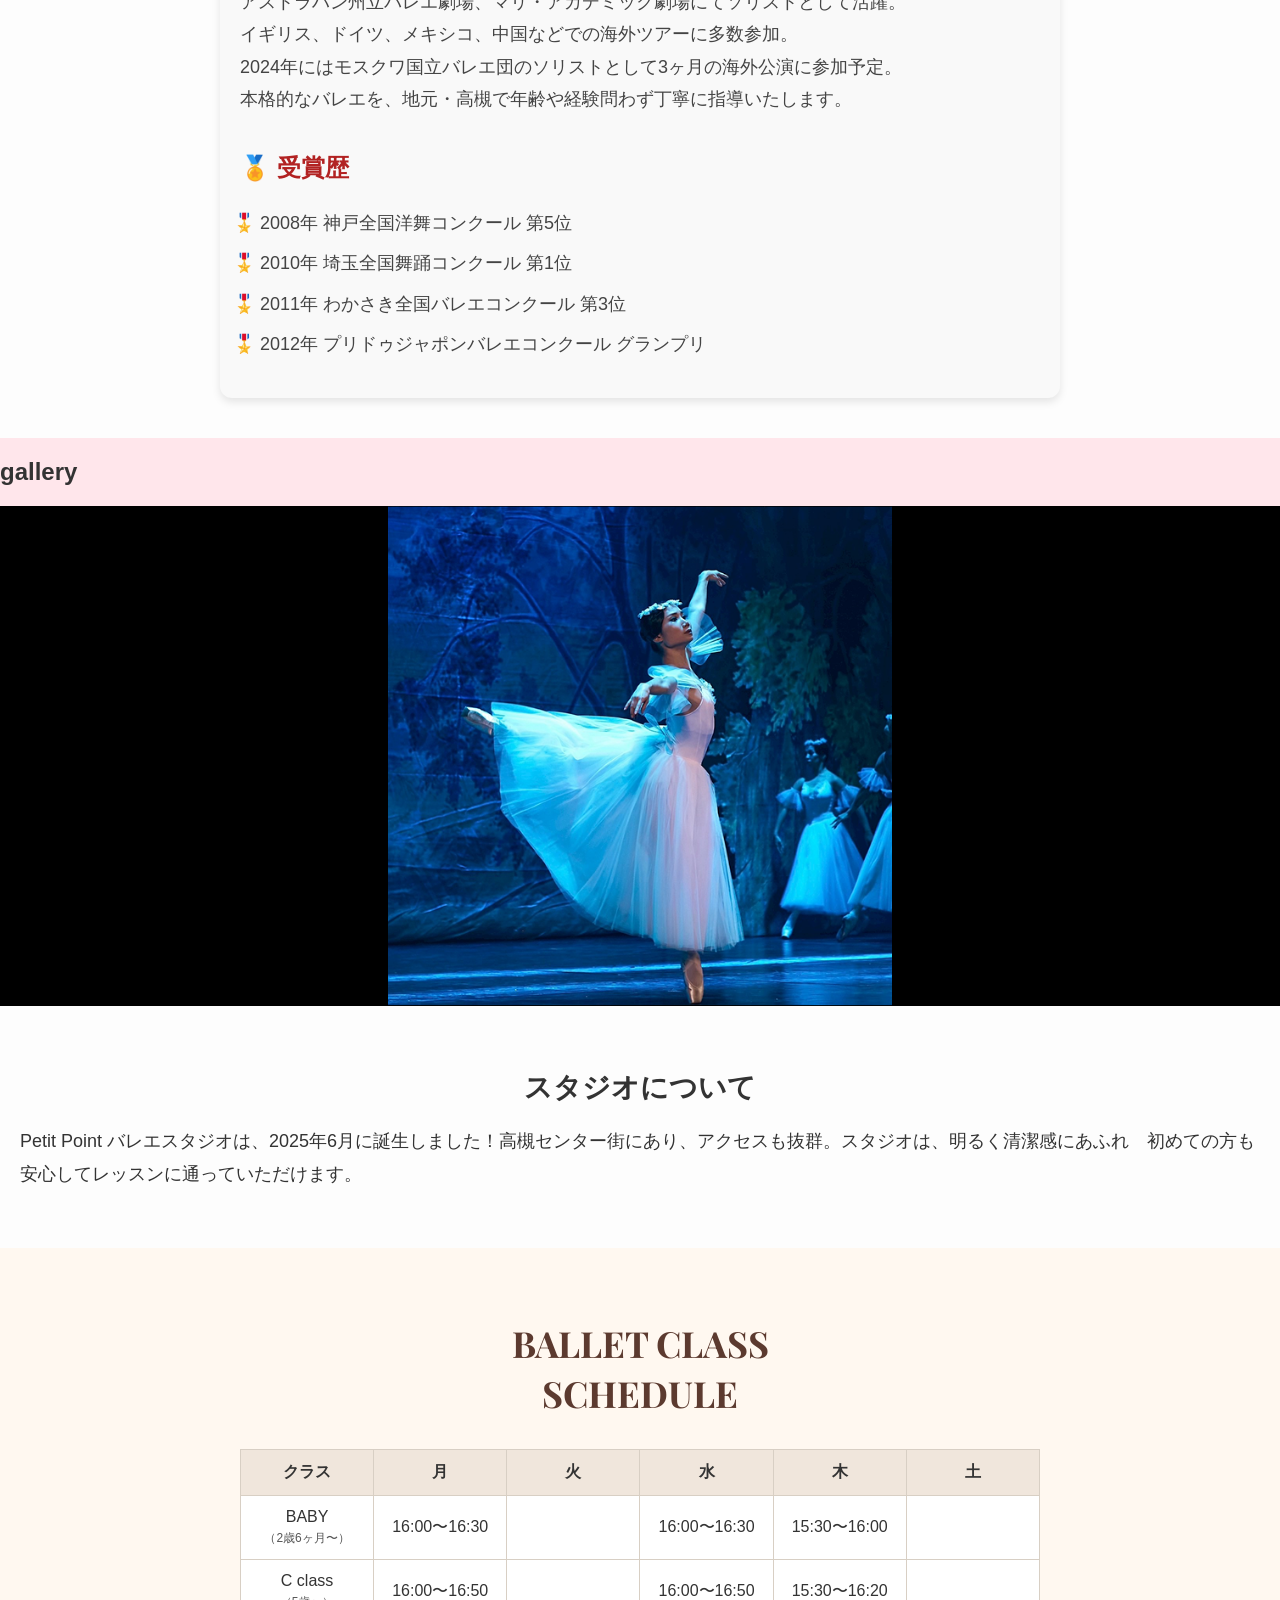
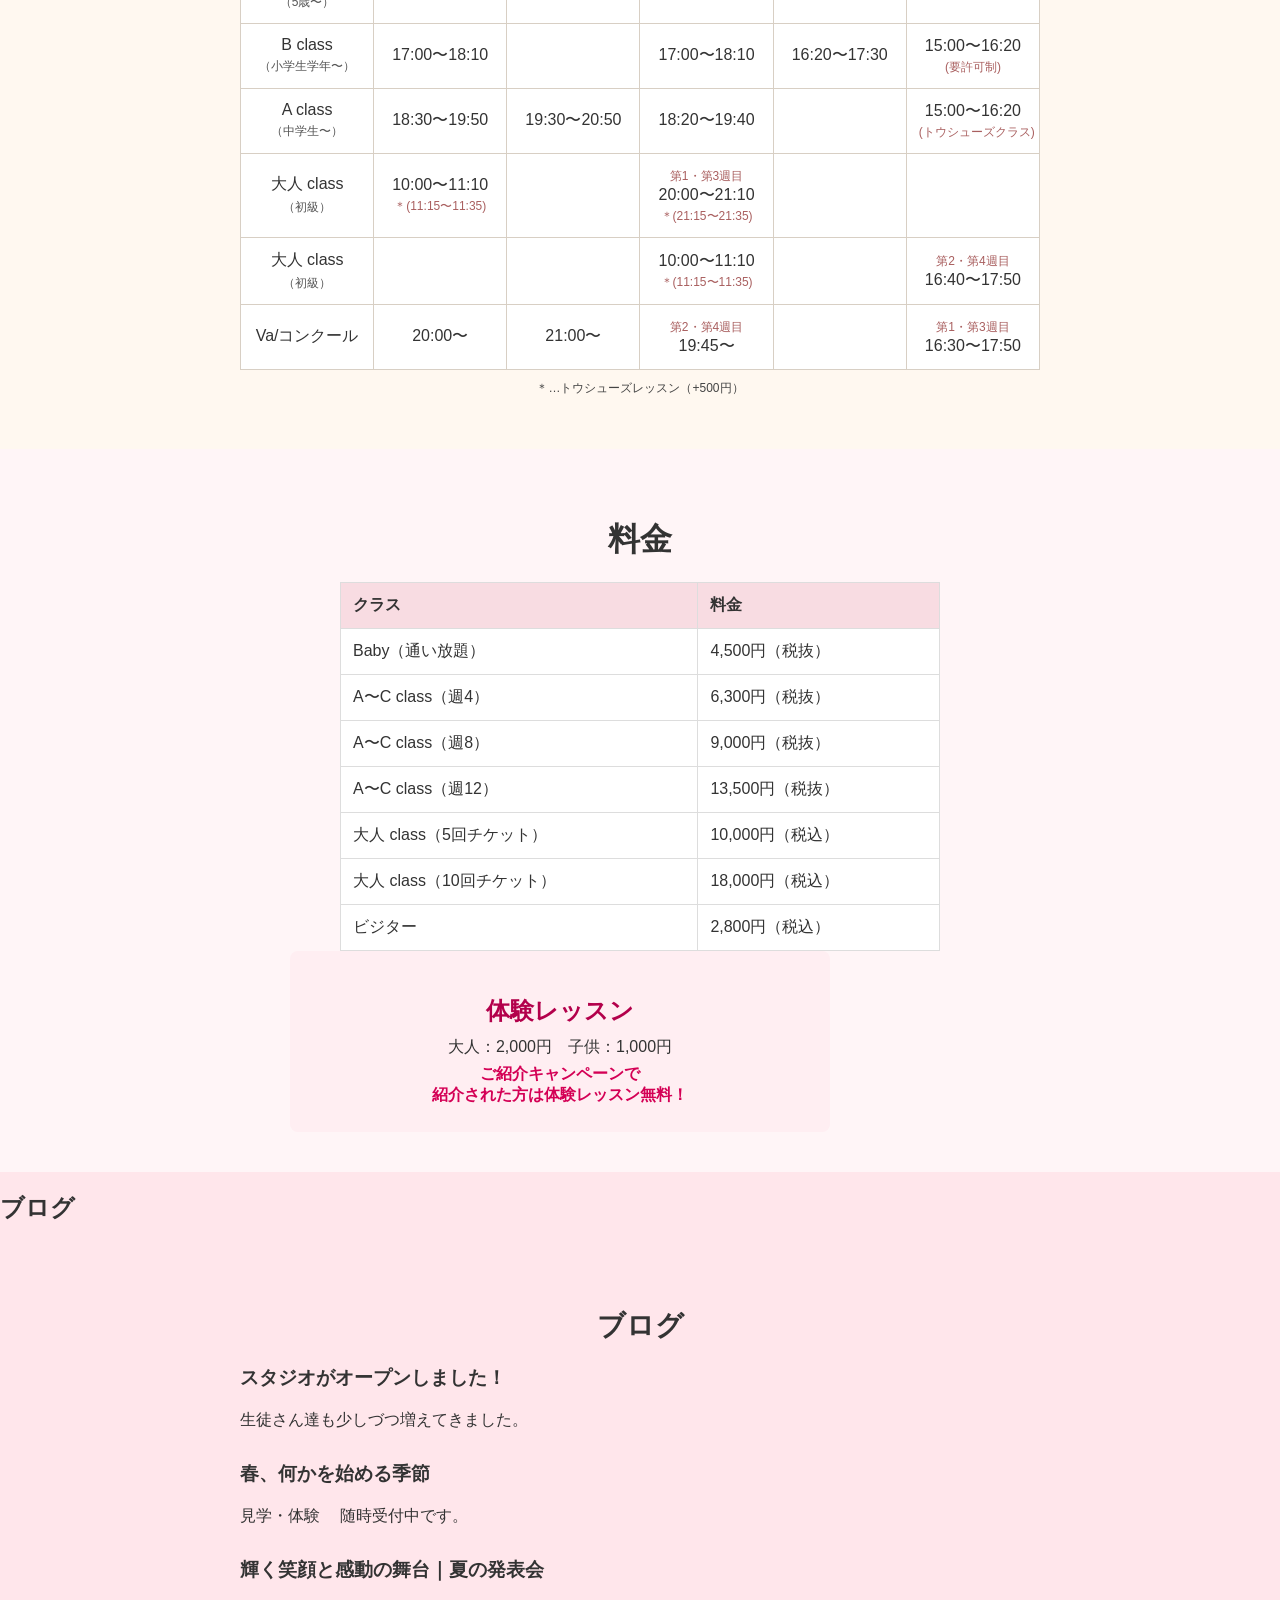
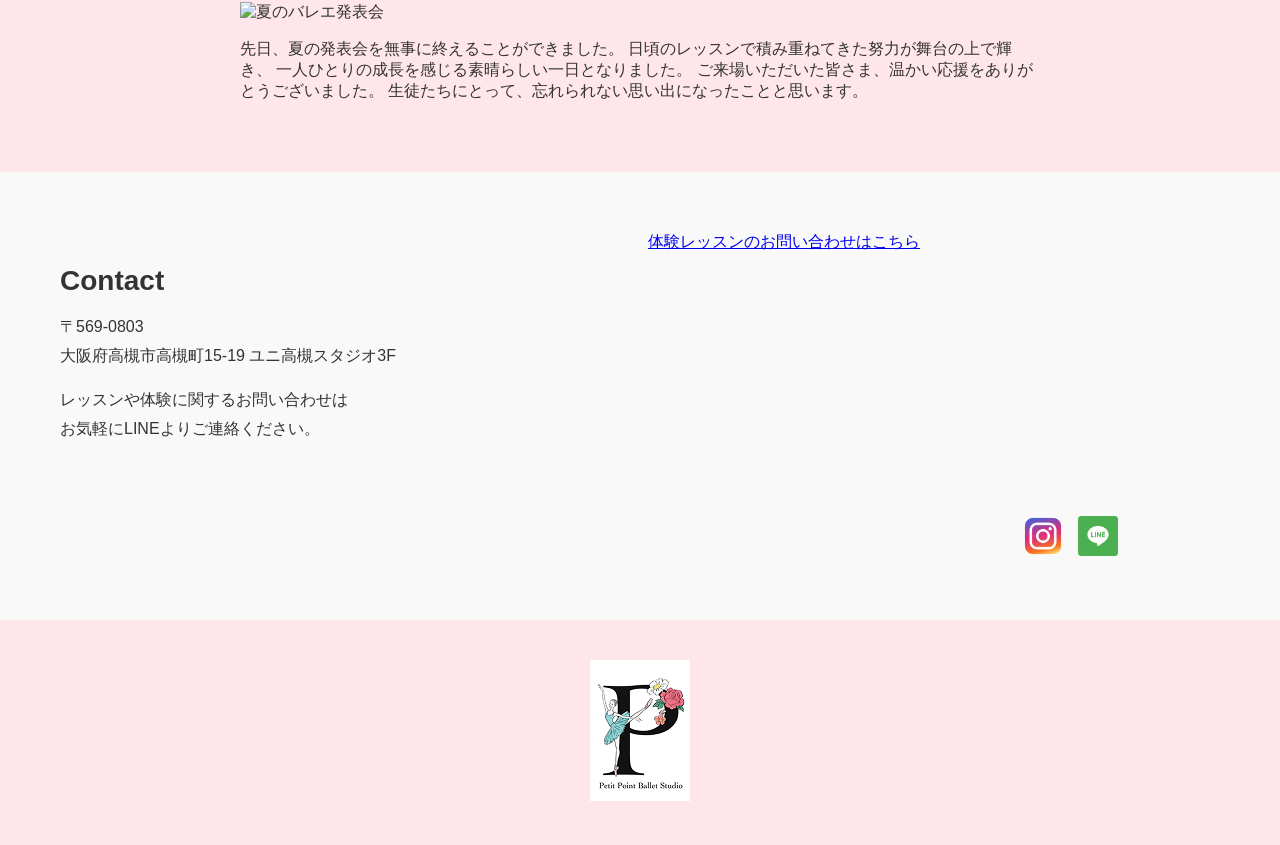
==== commit 3858dcd0: "発表会プログ" ====
--- a/index.html
+++ b/index.html
@@ -3,8 +3,11 @@
   <head>
     <meta charset="UTF-8" />
     <meta name="viewport" content="width=device-width, initial-scale=1.0" />
-    <title>Petit Point Ballet</title>
-    <link rel="stylesheet" href="css/reset.css" />
+    <meta
+  name="description"
+   content="プティポワント バレエスタジオ（Petit Point Ballet Studio）は大阪府高槻市・高槻センター街にあるバレエ教室です。幼児から大人まで、一人ひとりに寄り添った丁寧なレッスンを行っています。体験レッスン受付中。"
+/>
+    <title>プティポアント バレエスタジオ（Petit Point Ballet Studio）｜大阪府高槻市のバレエ教室</title>
     <link rel="stylesheet" href="css/style.css" />
     <link
       href="https://fonts.googleapis.com/css2?family=Playfair+Display&family=Great+Vibes&family=Cormorant+Garamond&display=swap"
@@ -12,6 +15,9 @@
     />
   </head>
   <body>
+    <h1 class="seo-title">
+  プティポワント バレエスタジオ｜高槻市のバレエ教室</h1>
+   
     <!-- ヘッダー（セクションの外） -->
     <header class="header">
       <div class="logo"></div>
@@ -253,6 +259,20 @@
           <h3>春、何かを始める季節</h3>
           <p>見学・体験　 随時受付中です。</p>
         </div>
+
+        <div class="blog-item">
+  <h3>輝く笑顔と感動の舞台｜夏の発表会</h3>
+
+  <img src="img/happyoukai.jpg" alt="夏のバレエ発表会">
+
+  <p>
+    先日、夏の発表会を無事に終えることができました。
+    日頃のレッスンで積み重ねてきた努力が舞台の上で輝き、
+    一人ひとりの成長を感じる素晴らしい一日となりました。
+    ご来場いただいた皆さま、温かい応援をありがとうございました。
+    生徒たちにとって、忘れられない思い出になったことと思います。
+  </p>
+</div>
       </section>
       <!-- Giscus コメント欄（テンプレート） -->
       <!-- Giscus コメント欄 -->
--- a/css/style.css
+++ b/css/style.css
@@ -587,3 +587,8 @@
 .blog {
   padding: 40px 20px;
 }
+
+.seo-title {
+  position: absolute;
+  left: -9999px;
+}
